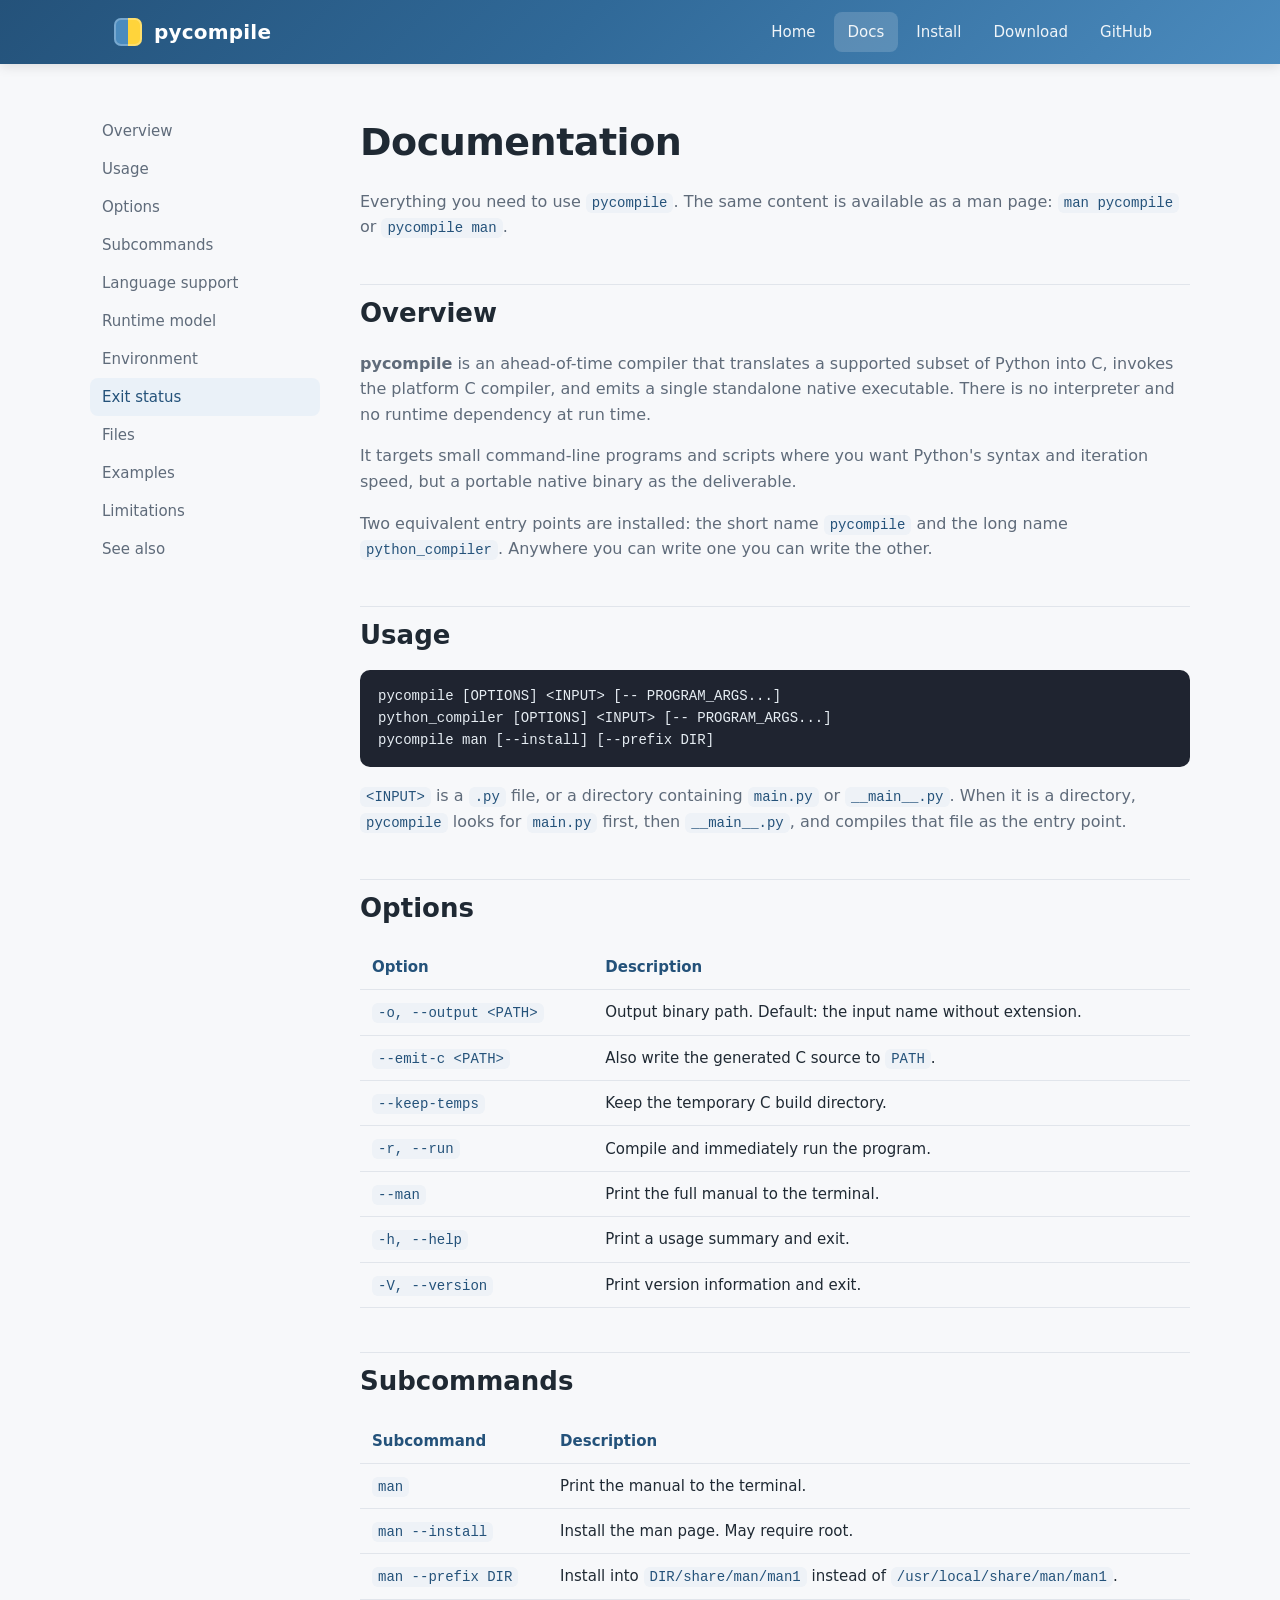
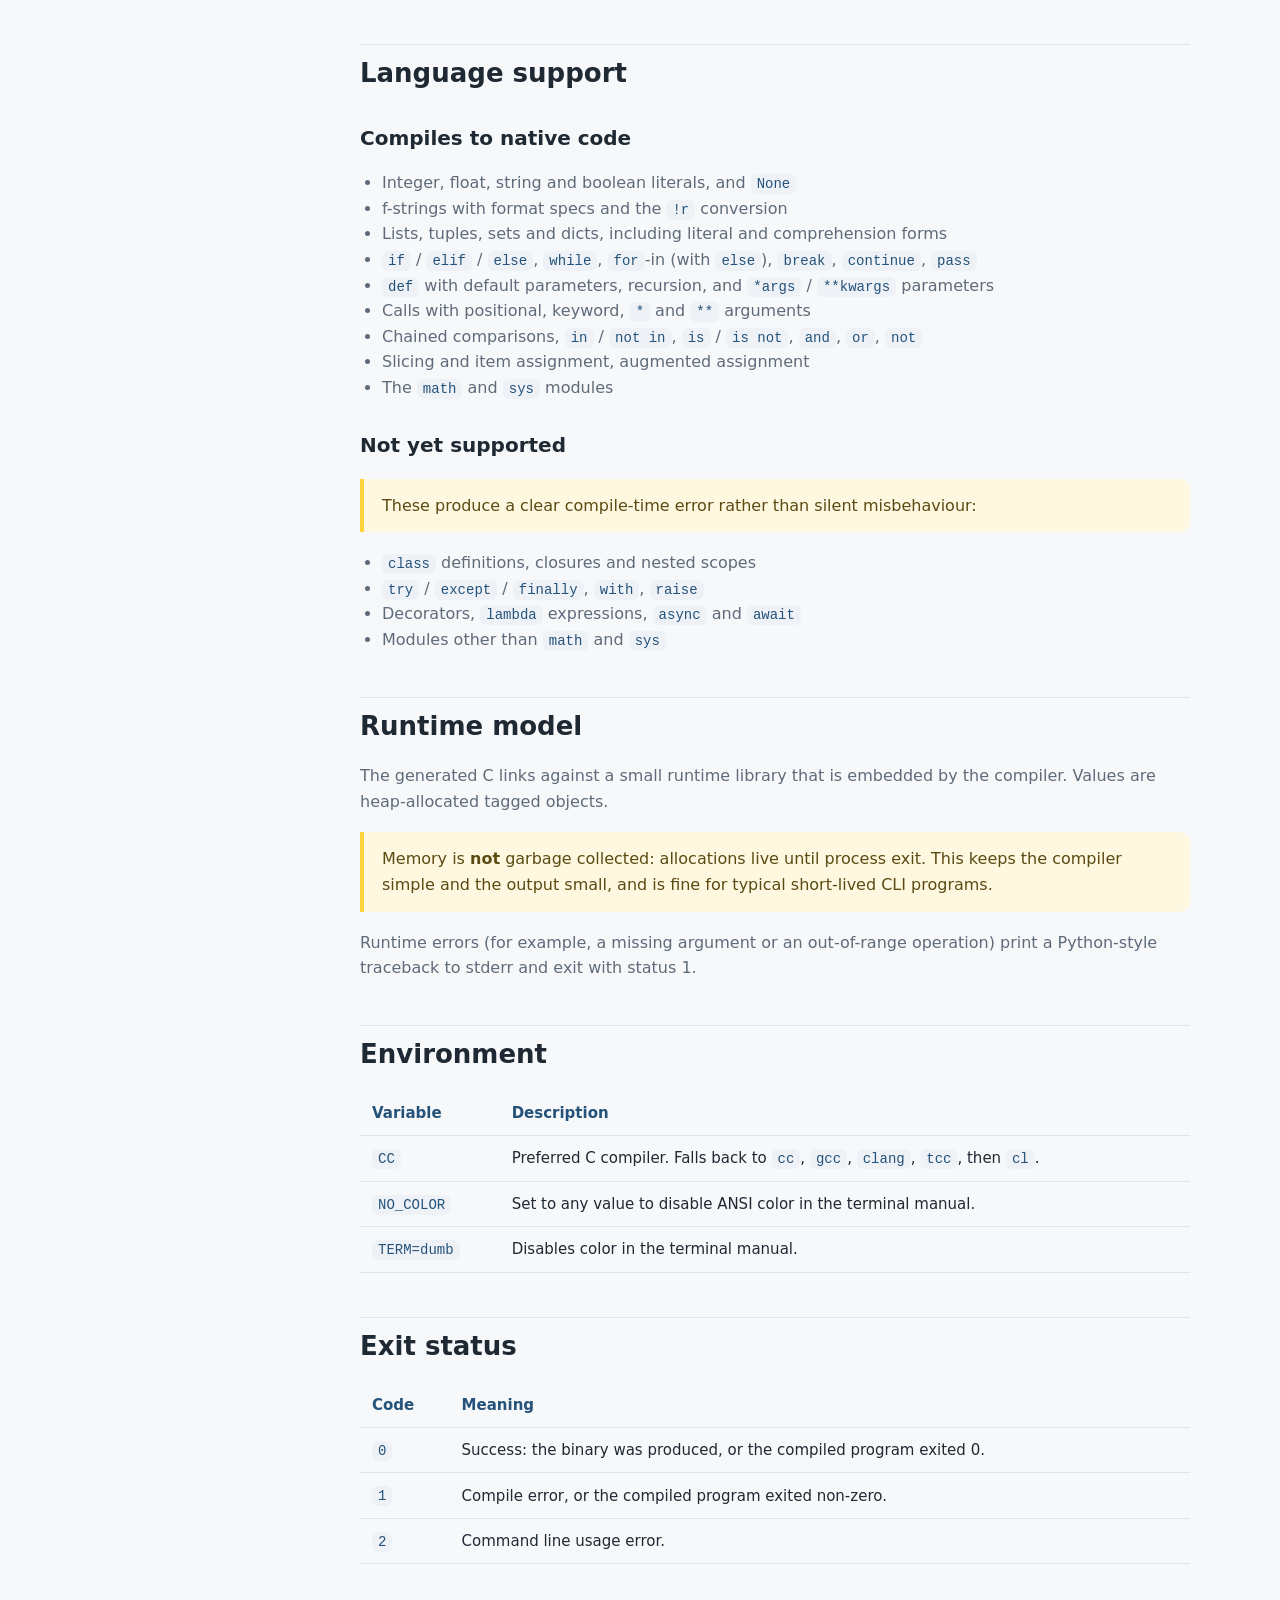
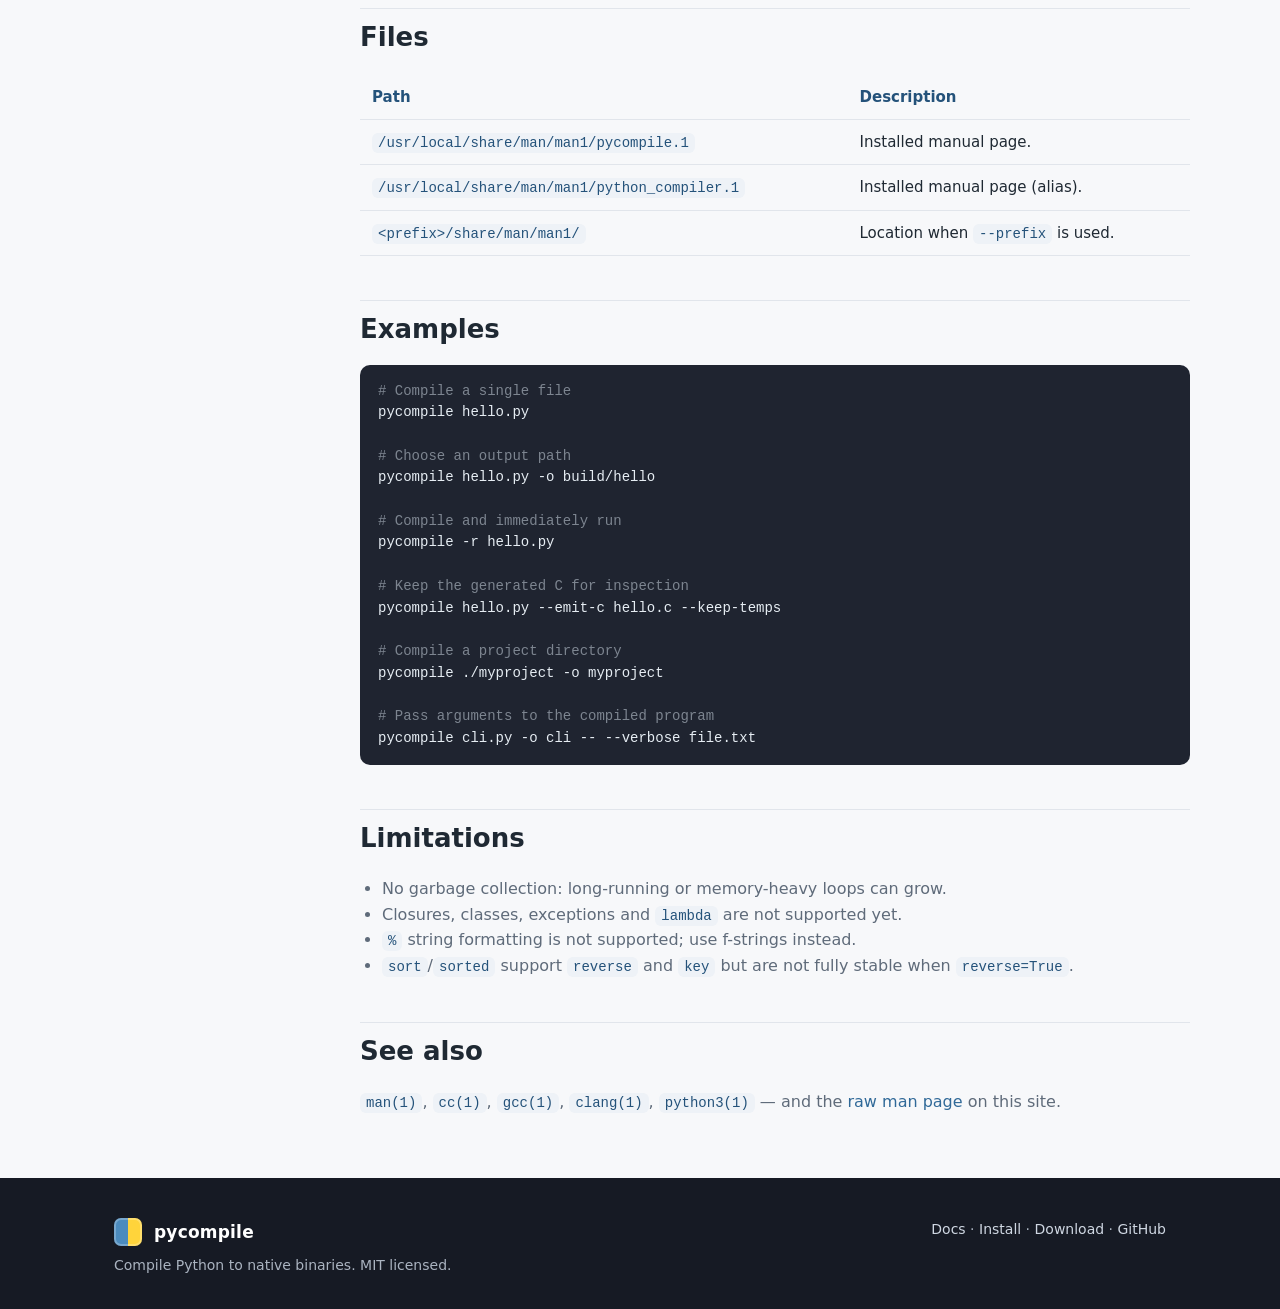
==== docs/docs.html @ a7fe47c4 "Add pycompile: Python-to-C ahead-of-time compiler - lexer, parser, codegen and driver with an embedd" ====
<!DOCTYPE html>
<html lang="en">
<head>
  <meta charset="UTF-8" />
  <meta name="viewport" content="width=device-width, initial-scale=1.0" />
  <title>Documentation — pycompile</title>
  <link rel="stylesheet" href="style.css" />
</head>
<body>
  <header class="site-header">
    <div class="container">
      <a class="brand" href="index.html"><span class="logo"></span> pycompile</a>
      <nav class="nav">
        <a href="index.html">Home</a>
        <a href="docs.html" class="active">Docs</a>
        <a href="install.html">Install</a>
        <a href="download.html">Download</a>
        <a href="https://github.com/ramackersjp/Python_Compiler">GitHub</a>
      </nav>
    </div>
  </header>

  <div class="container docs-layout">
    <aside class="docs-nav" id="docsNav">
      <a href="#overview">Overview</a>
      <a href="#usage">Usage</a>
      <a href="#options">Options</a>
      <a href="#subcommands">Subcommands</a>
      <a href="#language">Language support</a>
      <a href="#runtime">Runtime model</a>
      <a href="#environment">Environment</a>
      <a href="#exit">Exit status</a>
      <a href="#files">Files</a>
      <a href="#examples">Examples</a>
      <a href="#limitations">Limitations</a>
      <a href="#see-also">See also</a>
    </aside>

    <main class="docs-content">
      <h1>Documentation</h1>
      <p class="muted">Everything you need to use <code>pycompile</code>. The same content is
      available as a man page: <code>man pycompile</code> or <code>pycompile man</code>.</p>

      <h2 id="overview">Overview</h2>
      <p><strong>pycompile</strong> is an ahead-of-time compiler that translates a supported
      subset of Python into C, invokes the platform C compiler, and emits a single standalone
      native executable. There is no interpreter and no runtime dependency at run time.</p>
      <p>It targets small command-line programs and scripts where you want Python's syntax and
      iteration speed, but a portable native binary as the deliverable.</p>
      <p>Two equivalent entry points are installed: the short name <code>pycompile</code> and
      the long name <code>python_compiler</code>. Anywhere you can write one you can write the
      other.</p>

      <h2 id="usage">Usage</h2>
      <pre><code>pycompile [OPTIONS] &lt;INPUT&gt; [-- PROGRAM_ARGS...]
python_compiler [OPTIONS] &lt;INPUT&gt; [-- PROGRAM_ARGS...]
pycompile man [--install] [--prefix DIR]</code></pre>
      <p><code>&lt;INPUT&gt;</code> is a <code>.py</code> file, or a directory containing
      <code>main.py</code> or <code>__main__.py</code>. When it is a directory,
      <code>pycompile</code> looks for <code>main.py</code> first, then
      <code>__main__.py</code>, and compiles that file as the entry point.</p>

      <h2 id="options">Options</h2>
      <table>
        <thead><tr><th>Option</th><th>Description</th></tr></thead>
        <tbody>
          <tr><td><code>-o, --output &lt;PATH&gt;</code></td><td>Output binary path. Default: the input name without extension.</td></tr>
          <tr><td><code>--emit-c &lt;PATH&gt;</code></td><td>Also write the generated C source to <code>PATH</code>.</td></tr>
          <tr><td><code>--keep-temps</code></td><td>Keep the temporary C build directory.</td></tr>
          <tr><td><code>-r, --run</code></td><td>Compile and immediately run the program.</td></tr>
          <tr><td><code>--man</code></td><td>Print the full manual to the terminal.</td></tr>
          <tr><td><code>-h, --help</code></td><td>Print a usage summary and exit.</td></tr>
          <tr><td><code>-V, --version</code></td><td>Print version information and exit.</td></tr>
        </tbody>
      </table>

      <h2 id="subcommands">Subcommands</h2>
      <table>
        <thead><tr><th>Subcommand</th><th>Description</th></tr></thead>
        <tbody>
          <tr><td><code>man</code></td><td>Print the manual to the terminal.</td></tr>
          <tr><td><code>man --install</code></td><td>Install the man page. May require root.</td></tr>
          <tr><td><code>man --prefix DIR</code></td><td>Install into <code>DIR/share/man/man1</code> instead of <code>/usr/local/share/man/man1</code>.</td></tr>
        </tbody>
      </table>

      <h2 id="language">Language support</h2>
      <h3>Compiles to native code</h3>
      <ul>
        <li>Integer, float, string and boolean literals, and <code>None</code></li>
        <li>f-strings with format specs and the <code>!r</code> conversion</li>
        <li>Lists, tuples, sets and dicts, including literal and comprehension forms</li>
        <li><code>if</code> / <code>elif</code> / <code>else</code>, <code>while</code>,
        <code>for</code>-in (with <code>else</code>), <code>break</code>,
        <code>continue</code>, <code>pass</code></li>
        <li><code>def</code> with default parameters, recursion, and <code>*args</code> /
        <code>**kwargs</code> parameters</li>
        <li>Calls with positional, keyword, <code>*</code> and <code>**</code> arguments</li>
        <li>Chained comparisons, <code>in</code> / <code>not in</code>, <code>is</code> /
        <code>is not</code>, <code>and</code>, <code>or</code>, <code>not</code></li>
        <li>Slicing and item assignment, augmented assignment</li>
        <li>The <code>math</code> and <code>sys</code> modules</li>
      </ul>

      <h3>Not yet supported</h3>
      <div class="note">
        These produce a clear compile-time error rather than silent misbehaviour:
      </div>
      <ul>
        <li><code>class</code> definitions, closures and nested scopes</li>
        <li><code>try</code> / <code>except</code> / <code>finally</code>, <code>with</code>,
        <code>raise</code></li>
        <li>Decorators, <code>lambda</code> expressions, <code>async</code> and
        <code>await</code></li>
        <li>Modules other than <code>math</code> and <code>sys</code></li>
      </ul>

      <h2 id="runtime">Runtime model</h2>
      <p>The generated C links against a small runtime library that is embedded by the
      compiler. Values are heap-allocated tagged objects.</p>
      <div class="note">
        Memory is <strong>not</strong> garbage collected: allocations live until process
        exit. This keeps the compiler simple and the output small, and is fine for typical
        short-lived CLI programs.
      </div>
      <p>Runtime errors (for example, a missing argument or an out-of-range operation) print a
      Python-style traceback to stderr and exit with status 1.</p>

      <h2 id="environment">Environment</h2>
      <table>
        <thead><tr><th>Variable</th><th>Description</th></tr></thead>
        <tbody>
          <tr><td><code>CC</code></td><td>Preferred C compiler. Falls back to <code>cc</code>, <code>gcc</code>, <code>clang</code>, <code>tcc</code>, then <code>cl</code>.</td></tr>
          <tr><td><code>NO_COLOR</code></td><td>Set to any value to disable ANSI color in the terminal manual.</td></tr>
          <tr><td><code>TERM=dumb</code></td><td>Disables color in the terminal manual.</td></tr>
        </tbody>
      </table>

      <h2 id="exit">Exit status</h2>
      <table>
        <thead><tr><th>Code</th><th>Meaning</th></tr></thead>
        <tbody>
          <tr><td><code>0</code></td><td>Success: the binary was produced, or the compiled program exited 0.</td></tr>
          <tr><td><code>1</code></td><td>Compile error, or the compiled program exited non-zero.</td></tr>
          <tr><td><code>2</code></td><td>Command line usage error.</td></tr>
        </tbody>
      </table>

      <h2 id="files">Files</h2>
      <table>
        <thead><tr><th>Path</th><th>Description</th></tr></thead>
        <tbody>
          <tr><td><code>/usr/local/share/man/man1/pycompile.1</code></td><td>Installed manual page.</td></tr>
          <tr><td><code>/usr/local/share/man/man1/python_compiler.1</code></td><td>Installed manual page (alias).</td></tr>
          <tr><td><code>&lt;prefix&gt;/share/man/man1/</code></td><td>Location when <code>--prefix</code> is used.</td></tr>
        </tbody>
      </table>

      <h2 id="examples">Examples</h2>
      <pre><code><span class="tok-c"># Compile a single file</span>
pycompile hello.py

<span class="tok-c"># Choose an output path</span>
pycompile hello.py -o build/hello

<span class="tok-c"># Compile and immediately run</span>
pycompile -r hello.py

<span class="tok-c"># Keep the generated C for inspection</span>
pycompile hello.py --emit-c hello.c --keep-temps

<span class="tok-c"># Compile a project directory</span>
pycompile ./myproject -o myproject

<span class="tok-c"># Pass arguments to the compiled program</span>
pycompile cli.py -o cli -- --verbose file.txt</code></pre>

      <h2 id="limitations">Limitations</h2>
      <ul>
        <li>No garbage collection: long-running or memory-heavy loops can grow.</li>
        <li>Closures, classes, exceptions and <code>lambda</code> are not supported yet.</li>
        <li><code>%</code> string formatting is not supported; use f-strings instead.</li>
        <li><code>sort</code>/<code>sorted</code> support <code>reverse</code> and
        <code>key</code> but are not fully stable when <code>reverse=True</code>.</li>
      </ul>

      <h2 id="see-also">See also</h2>
      <p><code>man(1)</code>, <code>cc(1)</code>, <code>gcc(1)</code>, <code>clang(1)</code>,
      <code>python3(1)</code> — and the <a href="pycompile.1">raw man page</a> on this site.</p>
    </main>
  </div>

  <footer class="site-footer">
    <div class="container">
      <div>
        <span class="brand" style="font-size:17px;"><span class="logo"></span> pycompile</span>
        <div class="mt-8">Compile Python to native binaries. MIT licensed.</div>
      </div>
      <div>
        <a href="docs.html">Docs</a> ·
        <a href="install.html">Install</a> ·
        <a href="download.html">Download</a> ·
        <a href="https://github.com/ramackersjp/Python_Compiler">GitHub</a>
      </div>
    </div>
  </footer>

  <script>
    const links = Array.from(document.querySelectorAll('#docsNav a'));
    const ids = links.map((a) => a.getAttribute('href').slice(1));
    const obs = new IntersectionObserver((entries) => {
      entries.forEach((e) => {
        if (e.isIntersecting) {
          links.forEach((a) => a.classList.toggle('active', a.getAttribute('href') === '#' + e.target.id));
        }
      });
    }, { rootMargin: '-20% 0px -70% 0px' });
    ids.forEach((id) => { const el = document.getElementById(id); if (el) obs.observe(el); });
  </script>
</body>
</html>
---- docs/style.css ----
:root {
  --py-blue: #306998;
  --py-blue-dark: #24527a;
  --py-blue-light: #4b8bbe;
  --py-yellow: #ffd43b;
  --py-yellow-dark: #e6bd2e;
  --bg: #f7f8fa;
  --surface: #ffffff;
  --text: #1f2933;
  --muted: #5f6b7a;
  --border: #e1e5eb;
  --code-bg: #1f2430;
  --code-text: #e6edf3;
  --radius: 12px;
  --maxw: 1100px;
  --font: "Segoe UI", system-ui, -apple-system, "Helvetica Neue", Arial, sans-serif;
  --mono: "SFMono-Regular", "JetBrains Mono", "Fira Code", Menlo, Consolas, monospace;
}

* { box-sizing: border-box; }

html { scroll-behavior: smooth; }

body {
  margin: 0;
  font-family: var(--font);
  color: var(--text);
  background: var(--bg);
  line-height: 1.6;
}

a { color: var(--py-blue); text-decoration: none; }
a:hover { text-decoration: underline; }

code, pre, kbd {
  font-family: var(--mono);
}

.container {
  max-width: var(--maxw);
  margin: 0 auto;
  padding: 0 24px;
}

/* Header */
.site-header {
  background: linear-gradient(135deg, var(--py-blue-dark), var(--py-blue) 45%, var(--py-blue-light));
  color: #fff;
  position: sticky;
  top: 0;
  z-index: 10;
  box-shadow: 0 2px 12px rgba(0, 0, 0, 0.12);
}

.site-header .container {
  display: flex;
  align-items: center;
  justify-content: space-between;
  height: 64px;
}

.brand {
  display: flex;
  align-items: center;
  gap: 12px;
  color: #fff;
  font-weight: 700;
  font-size: 20px;
  letter-spacing: 0.2px;
}
.brand:hover { text-decoration: none; }

.logo {
  width: 28px;
  height: 28px;
  border-radius: 7px;
  position: relative;
  background: conic-gradient(from 0deg, var(--py-yellow) 0 180deg, var(--py-blue-light) 180deg 360deg);
  box-shadow: inset 0 0 0 2px rgba(255, 255, 255, 0.25);
}

.nav {
  display: flex;
  gap: 4px;
  align-items: center;
}

.nav a {
  color: rgba(255, 255, 255, 0.92);
  padding: 8px 14px;
  border-radius: 8px;
  font-weight: 500;
  font-size: 15px;
}
.nav a:hover, .nav a.active {
  background: rgba(255, 255, 255, 0.16);
  text-decoration: none;
}

.btn {
  display: inline-flex;
  align-items: center;
  gap: 8px;
  padding: 11px 20px;
  border-radius: 10px;
  font-weight: 600;
  font-size: 15px;
  border: 2px solid transparent;
  cursor: pointer;
  transition: transform 0.06s ease, box-shadow 0.15s ease, background 0.15s ease;
}
.btn:hover { text-decoration: none; transform: translateY(-1px); }

.btn-primary {
  background: var(--py-yellow);
  color: #21201b;
  box-shadow: 0 4px 14px rgba(255, 212, 59, 0.35);
}
.btn-primary:hover { background: var(--py-yellow-dark); }

.btn-ghost {
  background: rgba(255, 255, 255, 0.1);
  color: #fff;
  border-color: rgba(255, 255, 255, 0.4);
}
.btn-ghost:hover { background: rgba(255, 255, 255, 0.18); }

.btn-dark {
  background: var(--py-blue);
  color: #fff;
}
.btn-dark:hover { background: var(--py-blue-dark); }

/* Hero */
.hero {
  padding: 72px 0 56px;
  background:
    radial-gradient(1100px 420px at 12% -10%, rgba(255, 212, 59, 0.22), transparent 60%),
    radial-gradient(900px 500px at 100% 0%, rgba(56, 111, 180, 0.18), transparent 55%);
}

.hero h1 {
  font-size: 52px;
  line-height: 1.08;
  margin: 0 0 18px;
  letter-spacing: -1px;
}

.hero p.lead {
  font-size: 20px;
  color: var(--muted);
  max-width: 720px;
  margin: 0 0 30px;
}

.hero .btns {
  display: flex;
  gap: 14px;
  flex-wrap: wrap;
  margin-bottom: 34px;
}

.badge {
  display: inline-block;
  background: #fff;
  border: 1px solid var(--border);
  color: var(--py-blue);
  font-weight: 600;
  font-size: 13px;
  padding: 5px 12px;
  border-radius: 999px;
  margin-bottom: 20px;
}

.code-window {
  background: var(--code-bg);
  border-radius: var(--radius);
  overflow: hidden;
  box-shadow: 0 18px 40px rgba(20, 30, 50, 0.25);
  border: 1px solid #000;
}

.code-window .titlebar {
  background: #161a24;
  padding: 10px 14px;
  display: flex;
  gap: 8px;
  align-items: center;
}

.code-window .dot {
  width: 12px;
  height: 12px;
  border-radius: 50%;
  background: #3a4150;
}
.code-window .dot.r { background: #ff5f56; }
.code-window .dot.y { background: #ffbd2e; }
.code-window .dot.g { background: #27c93f; }

.code-window .title {
  color: #8b93a5;
  font-size: 13px;
  margin-left: 8px;
  font-family: var(--mono);
}

.code-window pre {
  margin: 0;
  padding: 18px 20px;
  color: var(--code-text);
  font-size: 14.5px;
  line-height: 1.6;
  overflow-x: auto;
}

.tok-c { color: #7d8590; }      /* comment */
.tok-k { color: #7ee787; }      /* keyword / command */
.tok-s { color: #a5d6ff; }      /* string */
.tok-f { color: #ffdf7a; }      /* function / flag */
.tok-o { color: #ffa657; }      /* operator/output */

/* Sections */
.section { padding: 64px 0; }
.section.alt { background: var(--surface); border-top: 1px solid var(--border); border-bottom: 1px solid var(--border); }

.section h2 {
  font-size: 32px;
  margin: 0 0 10px;
  letter-spacing: -0.5px;
}
.section .sub {
  color: var(--muted);
  font-size: 17px;
  margin: 0 0 36px;
  max-width: 760px;
}

.grid {
  display: grid;
  gap: 22px;
}
.grid-3 { grid-template-columns: repeat(3, 1fr); }
.grid-2 { grid-template-columns: repeat(2, 1fr); }
@media (max-width: 860px) {
  .grid-3, .grid-2 { grid-template-columns: 1fr; }
  .hero h1 { font-size: 38px; }
}

.card {
  background: var(--surface);
  border: 1px solid var(--border);
  border-radius: var(--radius);
  padding: 24px;
  box-shadow: 0 1px 3px rgba(20, 30, 50, 0.05);
}
.section.alt .card { background: var(--bg); }

.card h3 {
  margin: 0 0 8px;
  font-size: 19px;
  color: var(--py-blue-dark);
}
.card p { margin: 0; color: var(--muted); }

/* Install steps */
.steps { counter-reset: step; display: grid; gap: 20px; }
.step {
  display: grid;
  grid-template-columns: 44px 1fr;
  gap: 16px;
  align-items: start;
}
.step .num {
  counter-increment: step;
  background: var(--py-blue);
  color: #fff;
  width: 44px;
  height: 44px;
  border-radius: 12px;
  display: grid;
  place-items: center;
  font-weight: 700;
  font-size: 18px;
}
.step .num::before { content: counter(step); }
.step h3 { margin: 6px 0 6px; font-size: 18px; }
.step p { margin: 0 0 10px; color: var(--muted); }

/* Docs layout */
.docs-layout {
  display: grid;
  grid-template-columns: 230px 1fr;
  gap: 40px;
  padding: 48px 0;
}
@media (max-width: 860px) {
  .docs-layout { grid-template-columns: 1fr; }
}

.docs-nav {
  position: sticky;
  top: 88px;
  align-self: start;
}
.docs-nav a {
  display: block;
  padding: 7px 12px;
  border-radius: 8px;
  color: var(--muted);
  font-size: 15px;
}
.docs-nav a:hover, .docs-nav a.active {
  background: #eaf1f8;
  color: var(--py-blue-dark);
  text-decoration: none;
}

.docs-content h1 { font-size: 38px; margin: 0 0 8px; letter-spacing: -0.5px; }
.docs-content h2 {
  font-size: 26px;
  margin: 44px 0 12px;
  padding-top: 8px;
  border-top: 1px solid var(--border);
}
.docs-content h3 { font-size: 20px; margin: 28px 0 8px; }
.docs-content p { color: var(--muted); }
.docs-content ul { color: var(--muted); padding-left: 22px; }

.docs-content pre {
  background: var(--code-bg);
  color: var(--code-text);
  padding: 16px 18px;
  border-radius: 10px;
  overflow-x: auto;
  font-size: 14px;
  line-height: 1.55;
}
.docs-content code {
  background: #eef2f7;
  color: var(--py-blue-dark);
  padding: 2px 6px;
  border-radius: 6px;
  font-size: 14px;
}
.docs-content pre code { background: transparent; color: inherit; padding: 0; }

table {
  width: 100%;
  border-collapse: collapse;
  margin: 16px 0;
  font-size: 15px;
}
th, td {
  text-align: left;
  padding: 10px 12px;
  border-bottom: 1px solid var(--border);
}
th { color: var(--py-blue-dark); font-weight: 700; }
td code { background: #eef2f7; }

.note {
  background: #fff8e1;
  border-left: 4px solid var(--py-yellow);
  padding: 14px 18px;
  border-radius: 0 10px 10px 0;
  margin: 18px 0;
  color: #5b4a12;
}

/* CTA band */
.cta {
  background: linear-gradient(135deg, var(--py-blue-dark), var(--py-blue));
  color: #fff;
  padding: 56px 0;
  text-align: center;
}
.cta h2 { color: #fff; margin: 0 0 10px; }
.cta p { color: rgba(255, 255, 255, 0.85); margin: 0 0 26px; font-size: 18px; }

/* Footer */
.site-footer {
  background: #161a24;
  color: #aab3c0;
  padding: 40px 0;
  font-size: 14px;
}
.site-footer .container {
  display: flex;
  justify-content: space-between;
  flex-wrap: wrap;
  gap: 20px;
}
.site-footer a { color: #cfd7e2; }
.site-footer .brand { color: #fff; }

.tag {
  display: inline-block;
  font-size: 12px;
  font-weight: 700;
  color: var(--py-blue);
  background: #eaf1f8;
  padding: 3px 9px;
  border-radius: 6px;
  margin-left: 8px;
  vertical-align: middle;
}

.muted { color: var(--muted); }
.mt-8 { margin-top: 8px; }
.mt-16 { margin-top: 16px; }
.mb-0 { margin-bottom: 0; }
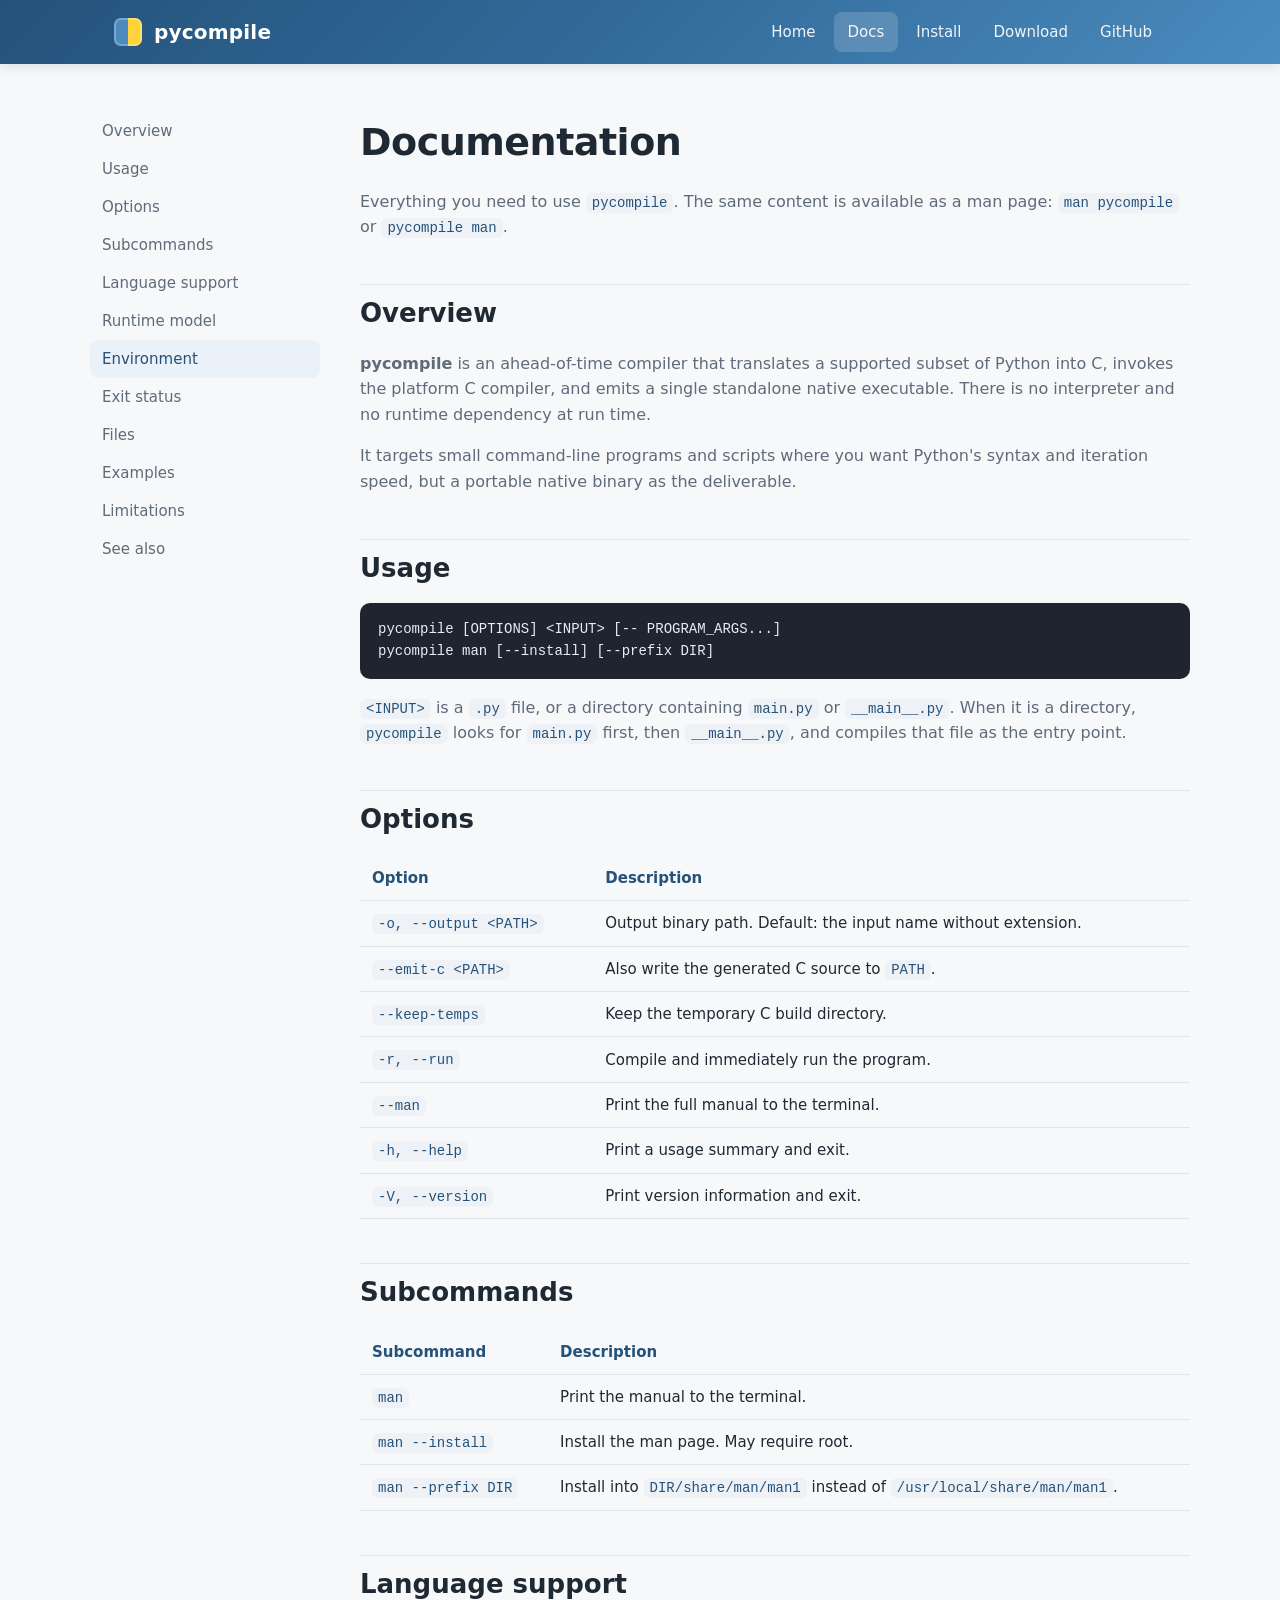
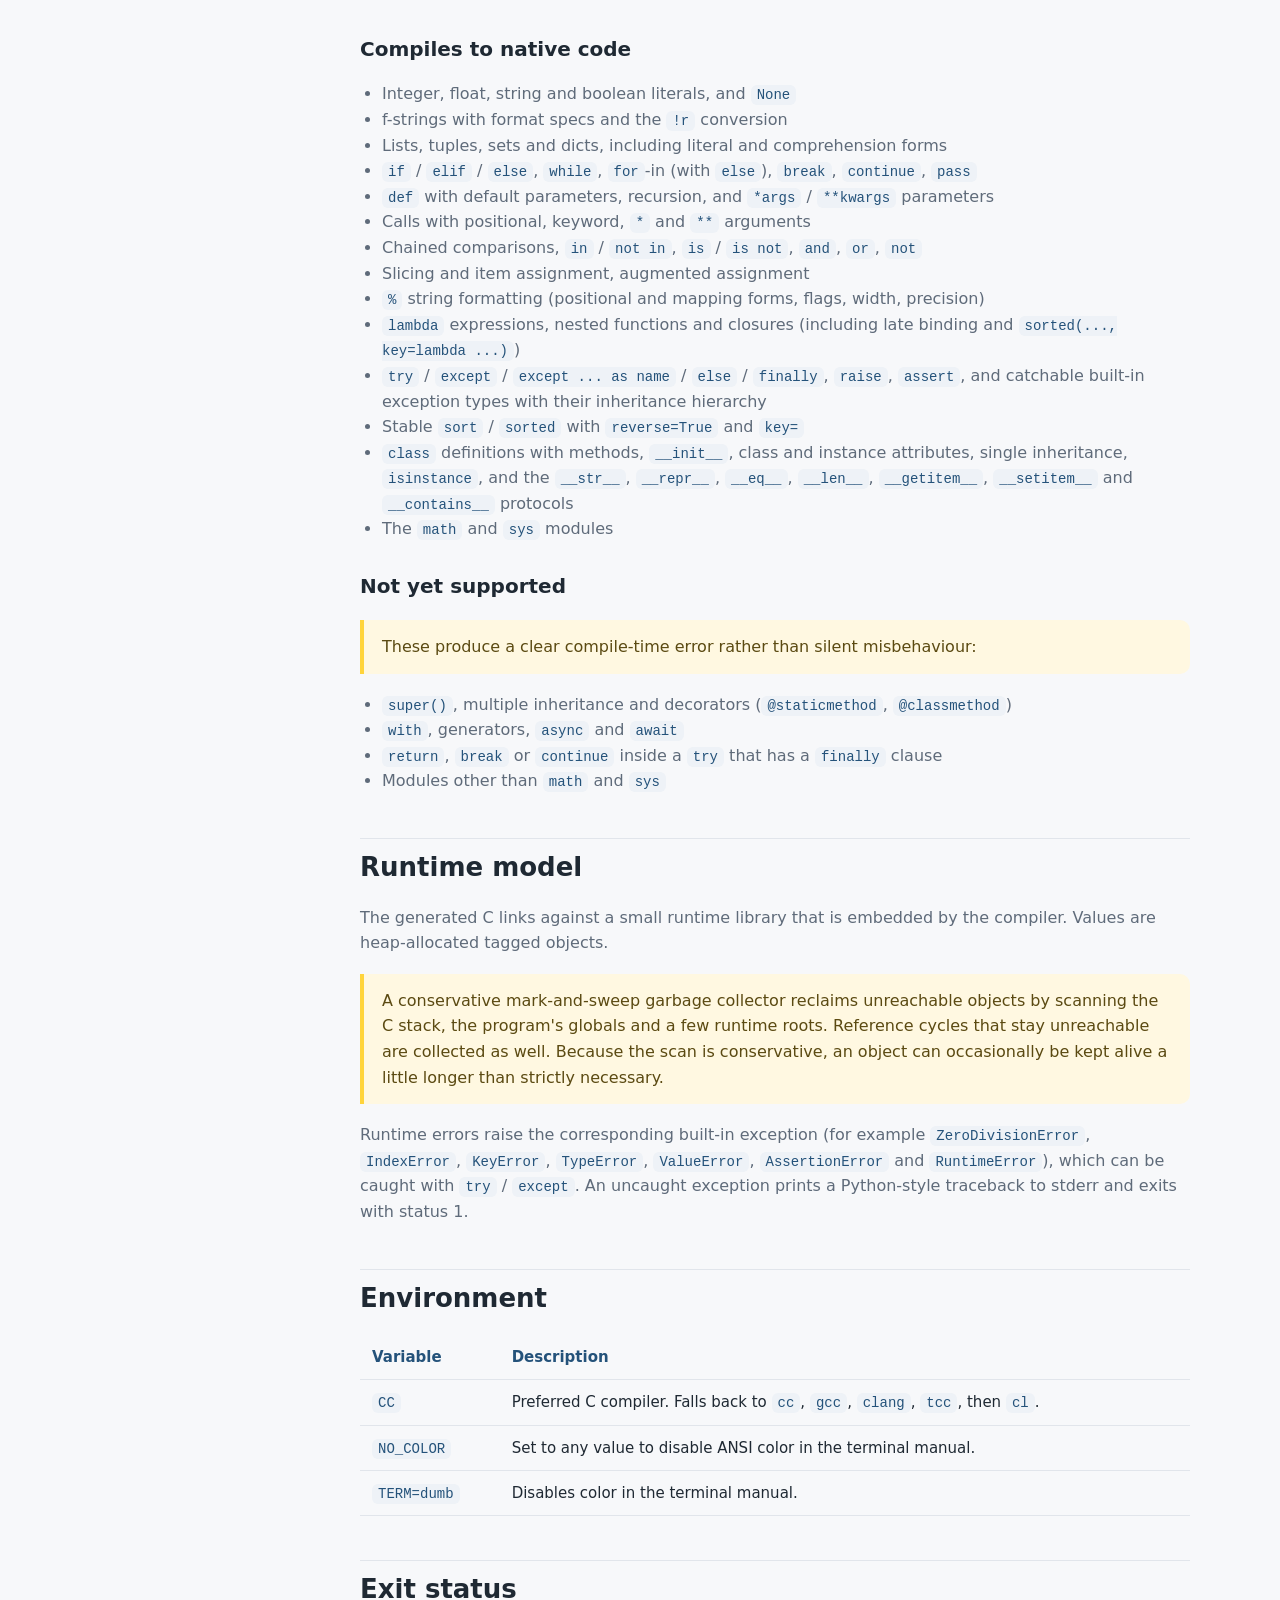
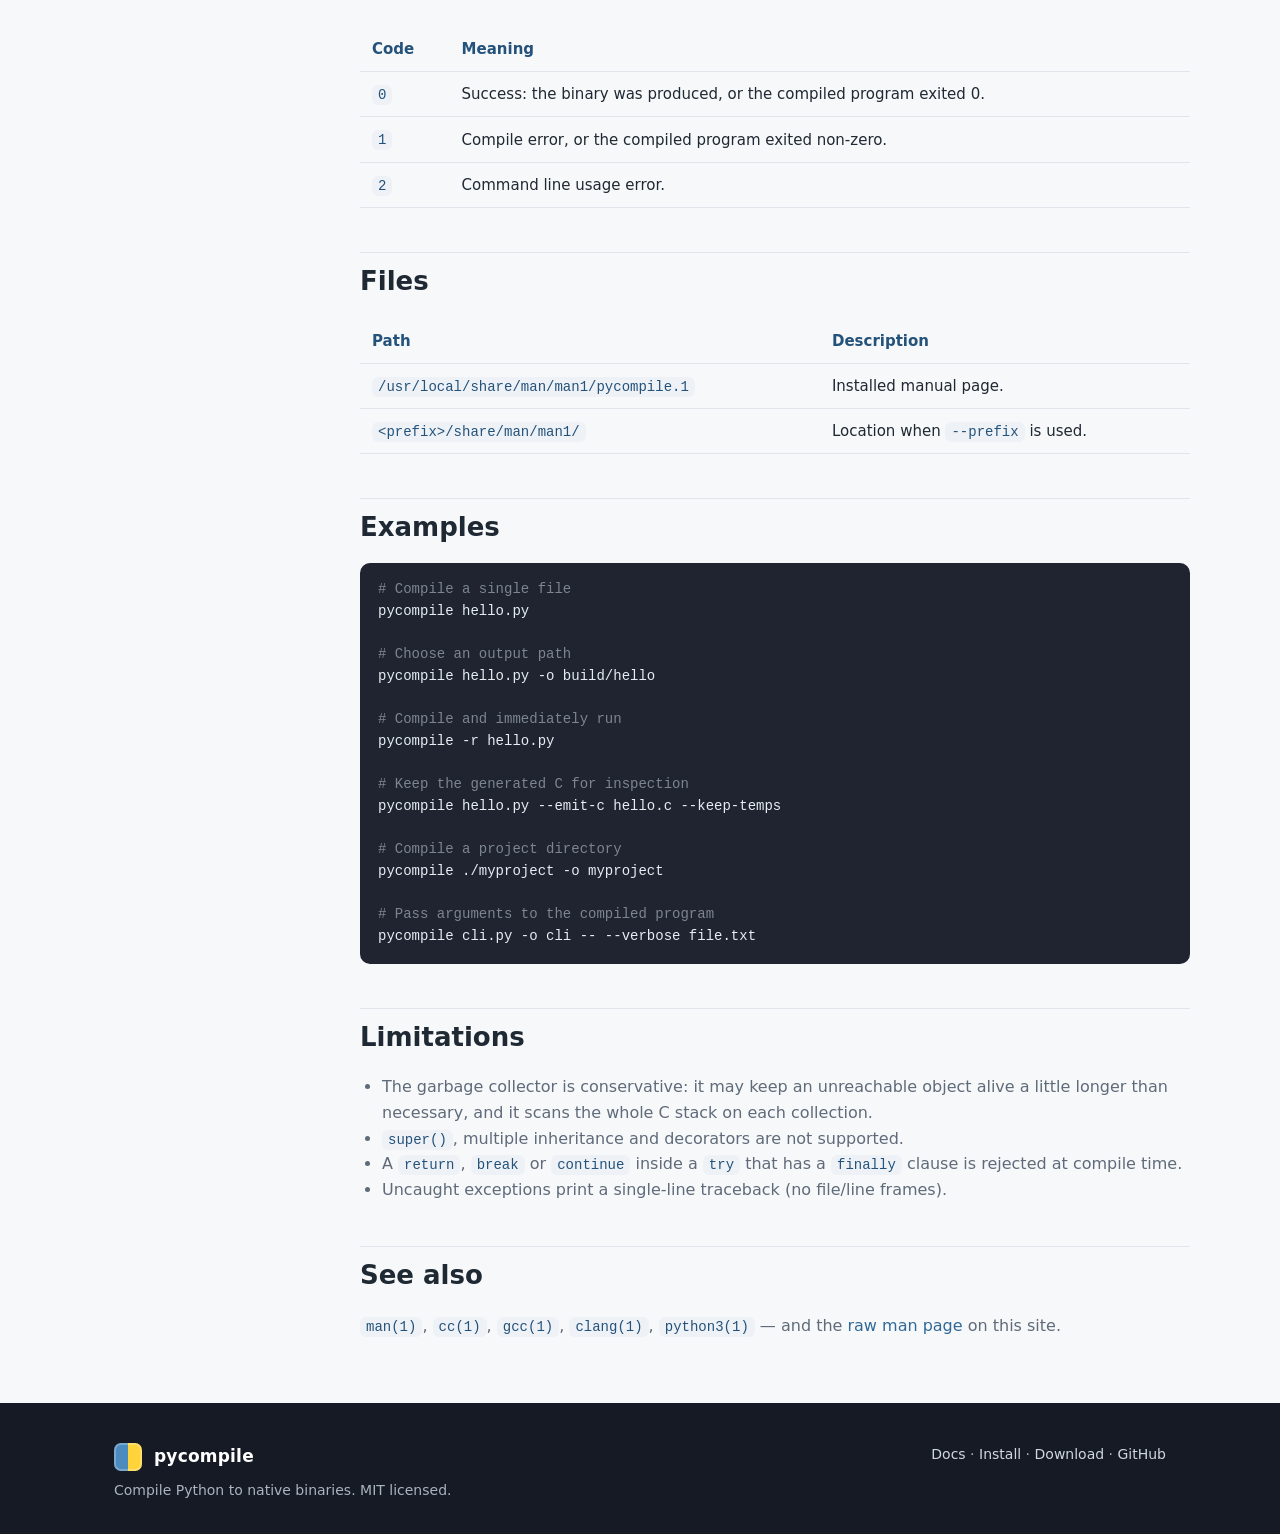
==== commit 92277471: "Add classes, exceptions, closures and a garbage collector - lambda expressions, nested functions and" ====
--- a/docs/docs.html
+++ b/docs/docs.html
@@ -15,7 +15,7 @@
         <a href="docs.html" class="active">Docs</a>
         <a href="install.html">Install</a>
         <a href="download.html">Download</a>
-        <a href="https://github.com/ramackersjp/Python_Compiler">GitHub</a>
+        <a href="https://github.com/ramackersjp/pycompile">GitHub</a>
       </nav>
     </div>
   </header>
@@ -47,13 +47,8 @@
       native executable. There is no interpreter and no runtime dependency at run time.</p>
       <p>It targets small command-line programs and scripts where you want Python's syntax and
       iteration speed, but a portable native binary as the deliverable.</p>
-      <p>Two equivalent entry points are installed: the short name <code>pycompile</code> and
-      the long name <code>python_compiler</code>. Anywhere you can write one you can write the
-      other.</p>
-
       <h2 id="usage">Usage</h2>
       <pre><code>pycompile [OPTIONS] &lt;INPUT&gt; [-- PROGRAM_ARGS...]
-python_compiler [OPTIONS] &lt;INPUT&gt; [-- PROGRAM_ARGS...]
 pycompile man [--install] [--prefix DIR]</code></pre>
       <p><code>&lt;INPUT&gt;</code> is a <code>.py</code> file, or a directory containing
       <code>main.py</code> or <code>__main__.py</code>. When it is a directory,
@@ -99,6 +94,20 @@
         <li>Chained comparisons, <code>in</code> / <code>not in</code>, <code>is</code> /
         <code>is not</code>, <code>and</code>, <code>or</code>, <code>not</code></li>
         <li>Slicing and item assignment, augmented assignment</li>
+        <li><code>%</code> string formatting (positional and mapping forms, flags, width,
+        precision)</li>
+        <li><code>lambda</code> expressions, nested functions and closures (including late
+        binding and <code>sorted(..., key=lambda ...)</code>)</li>
+        <li><code>try</code> / <code>except</code> / <code>except ... as name</code> /
+        <code>else</code> / <code>finally</code>, <code>raise</code>, <code>assert</code>,
+        and catchable built-in exception types with their inheritance hierarchy</li>
+        <li>Stable <code>sort</code> / <code>sorted</code> with <code>reverse=True</code>
+        and <code>key=</code></li>
+        <li><code>class</code> definitions with methods, <code>__init__</code>, class and
+        instance attributes, single inheritance, <code>isinstance</code>, and the
+        <code>__str__</code>, <code>__repr__</code>, <code>__eq__</code>,
+        <code>__len__</code>, <code>__getitem__</code>, <code>__setitem__</code> and
+        <code>__contains__</code> protocols</li>
         <li>The <code>math</code> and <code>sys</code> modules</li>
       </ul>
 
@@ -107,11 +116,12 @@
         These produce a clear compile-time error rather than silent misbehaviour:
       </div>
       <ul>
-        <li><code>class</code> definitions, closures and nested scopes</li>
-        <li><code>try</code> / <code>except</code> / <code>finally</code>, <code>with</code>,
-        <code>raise</code></li>
-        <li>Decorators, <code>lambda</code> expressions, <code>async</code> and
+        <li><code>super()</code>, multiple inheritance and decorators
+        (<code>@staticmethod</code>, <code>@classmethod</code>)</li>
+        <li><code>with</code>, generators, <code>async</code> and
         <code>await</code></li>
+        <li><code>return</code>, <code>break</code> or <code>continue</code> inside a
+        <code>try</code> that has a <code>finally</code> clause</li>
         <li>Modules other than <code>math</code> and <code>sys</code></li>
       </ul>
 
@@ -119,12 +129,18 @@
       <p>The generated C links against a small runtime library that is embedded by the
       compiler. Values are heap-allocated tagged objects.</p>
       <div class="note">
-        Memory is <strong>not</strong> garbage collected: allocations live until process
-        exit. This keeps the compiler simple and the output small, and is fine for typical
-        short-lived CLI programs.
-      </div>
-      <p>Runtime errors (for example, a missing argument or an out-of-range operation) print a
-      Python-style traceback to stderr and exit with status 1.</p>
+        A conservative mark-and-sweep garbage collector reclaims unreachable objects by
+        scanning the C stack, the program's globals and a few runtime roots. Reference
+        cycles that stay unreachable are collected as well. Because the scan is
+        conservative, an object can occasionally be kept alive a little longer than
+        strictly necessary.
+      </div>
+      <p>Runtime errors raise the corresponding built-in exception (for example
+      <code>ZeroDivisionError</code>, <code>IndexError</code>, <code>KeyError</code>,
+      <code>TypeError</code>, <code>ValueError</code>, <code>AssertionError</code> and
+      <code>RuntimeError</code>), which can be caught with <code>try</code> /
+      <code>except</code>. An uncaught exception prints a Python-style traceback to stderr
+      and exits with status 1.</p>
 
       <h2 id="environment">Environment</h2>
       <table>
@@ -151,7 +167,6 @@
         <thead><tr><th>Path</th><th>Description</th></tr></thead>
         <tbody>
           <tr><td><code>/usr/local/share/man/man1/pycompile.1</code></td><td>Installed manual page.</td></tr>
-          <tr><td><code>/usr/local/share/man/man1/python_compiler.1</code></td><td>Installed manual page (alias).</td></tr>
           <tr><td><code>&lt;prefix&gt;/share/man/man1/</code></td><td>Location when <code>--prefix</code> is used.</td></tr>
         </tbody>
       </table>
@@ -177,11 +192,12 @@
 
       <h2 id="limitations">Limitations</h2>
       <ul>
-        <li>No garbage collection: long-running or memory-heavy loops can grow.</li>
-        <li>Closures, classes, exceptions and <code>lambda</code> are not supported yet.</li>
-        <li><code>%</code> string formatting is not supported; use f-strings instead.</li>
-        <li><code>sort</code>/<code>sorted</code> support <code>reverse</code> and
-        <code>key</code> but are not fully stable when <code>reverse=True</code>.</li>
+        <li>The garbage collector is conservative: it may keep an unreachable object alive
+        a little longer than necessary, and it scans the whole C stack on each collection.</li>
+        <li><code>super()</code>, multiple inheritance and decorators are not supported.</li>
+        <li>A <code>return</code>, <code>break</code> or <code>continue</code> inside a
+        <code>try</code> that has a <code>finally</code> clause is rejected at compile time.</li>
+        <li>Uncaught exceptions print a single-line traceback (no file/line frames).</li>
       </ul>
 
       <h2 id="see-also">See also</h2>
@@ -200,7 +216,7 @@
         <a href="docs.html">Docs</a> ·
         <a href="install.html">Install</a> ·
         <a href="download.html">Download</a> ·
-        <a href="https://github.com/ramackersjp/Python_Compiler">GitHub</a>
+        <a href="https://github.com/ramackersjp/pycompile">GitHub</a>
       </div>
     </div>
   </footer>
--- a/docs/style.css
+++ b/docs/style.css
@@ -119,11 +119,11 @@
 .btn-primary:hover { background: var(--py-yellow-dark); }
 
 .btn-ghost {
-  background: rgba(255, 255, 255, 0.1);
-  color: #fff;
-  border-color: rgba(255, 255, 255, 0.4);
-}
-.btn-ghost:hover { background: rgba(255, 255, 255, 0.18); }
+  background: var(--surface);
+  color: var(--text);
+  border-color: var(--border);
+}
+.btn-ghost:hover { border-color: var(--py-blue-light); color: var(--py-blue-dark); }
 
 .btn-dark {
   background: var(--py-blue);
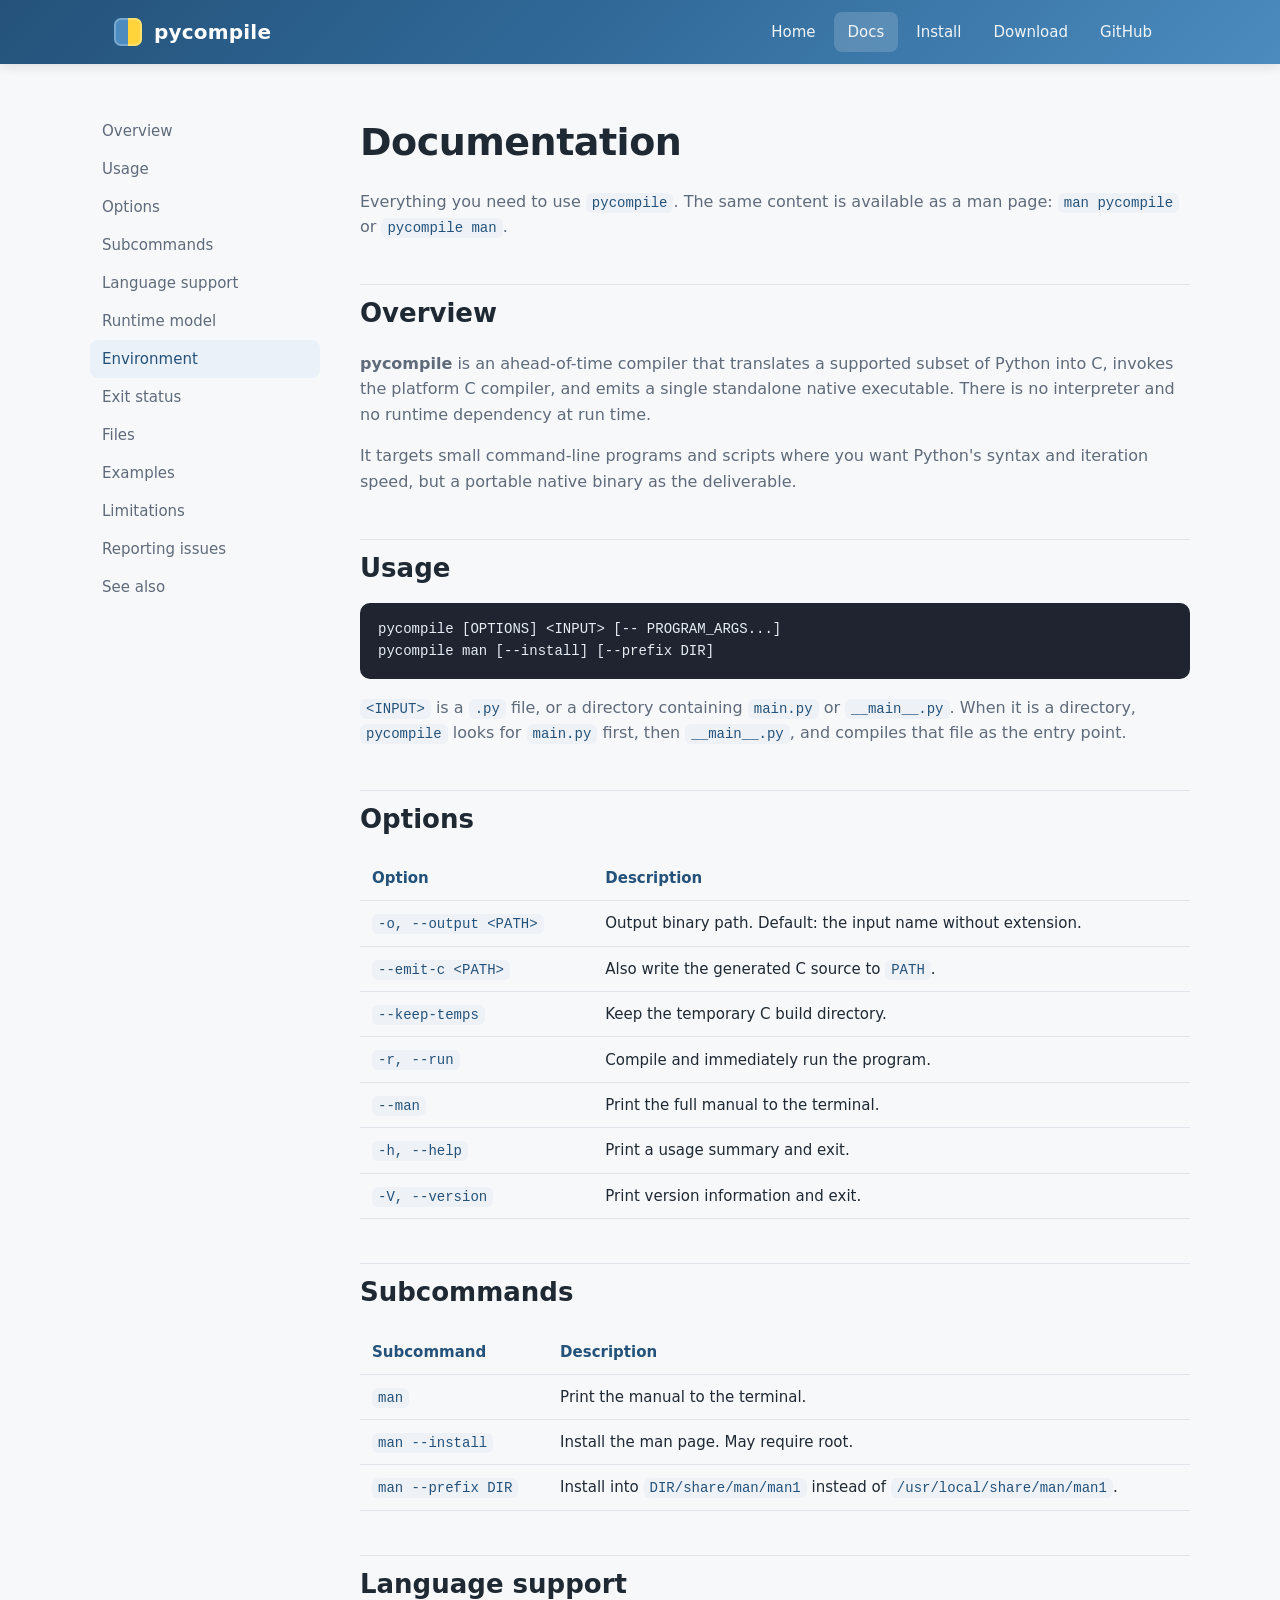
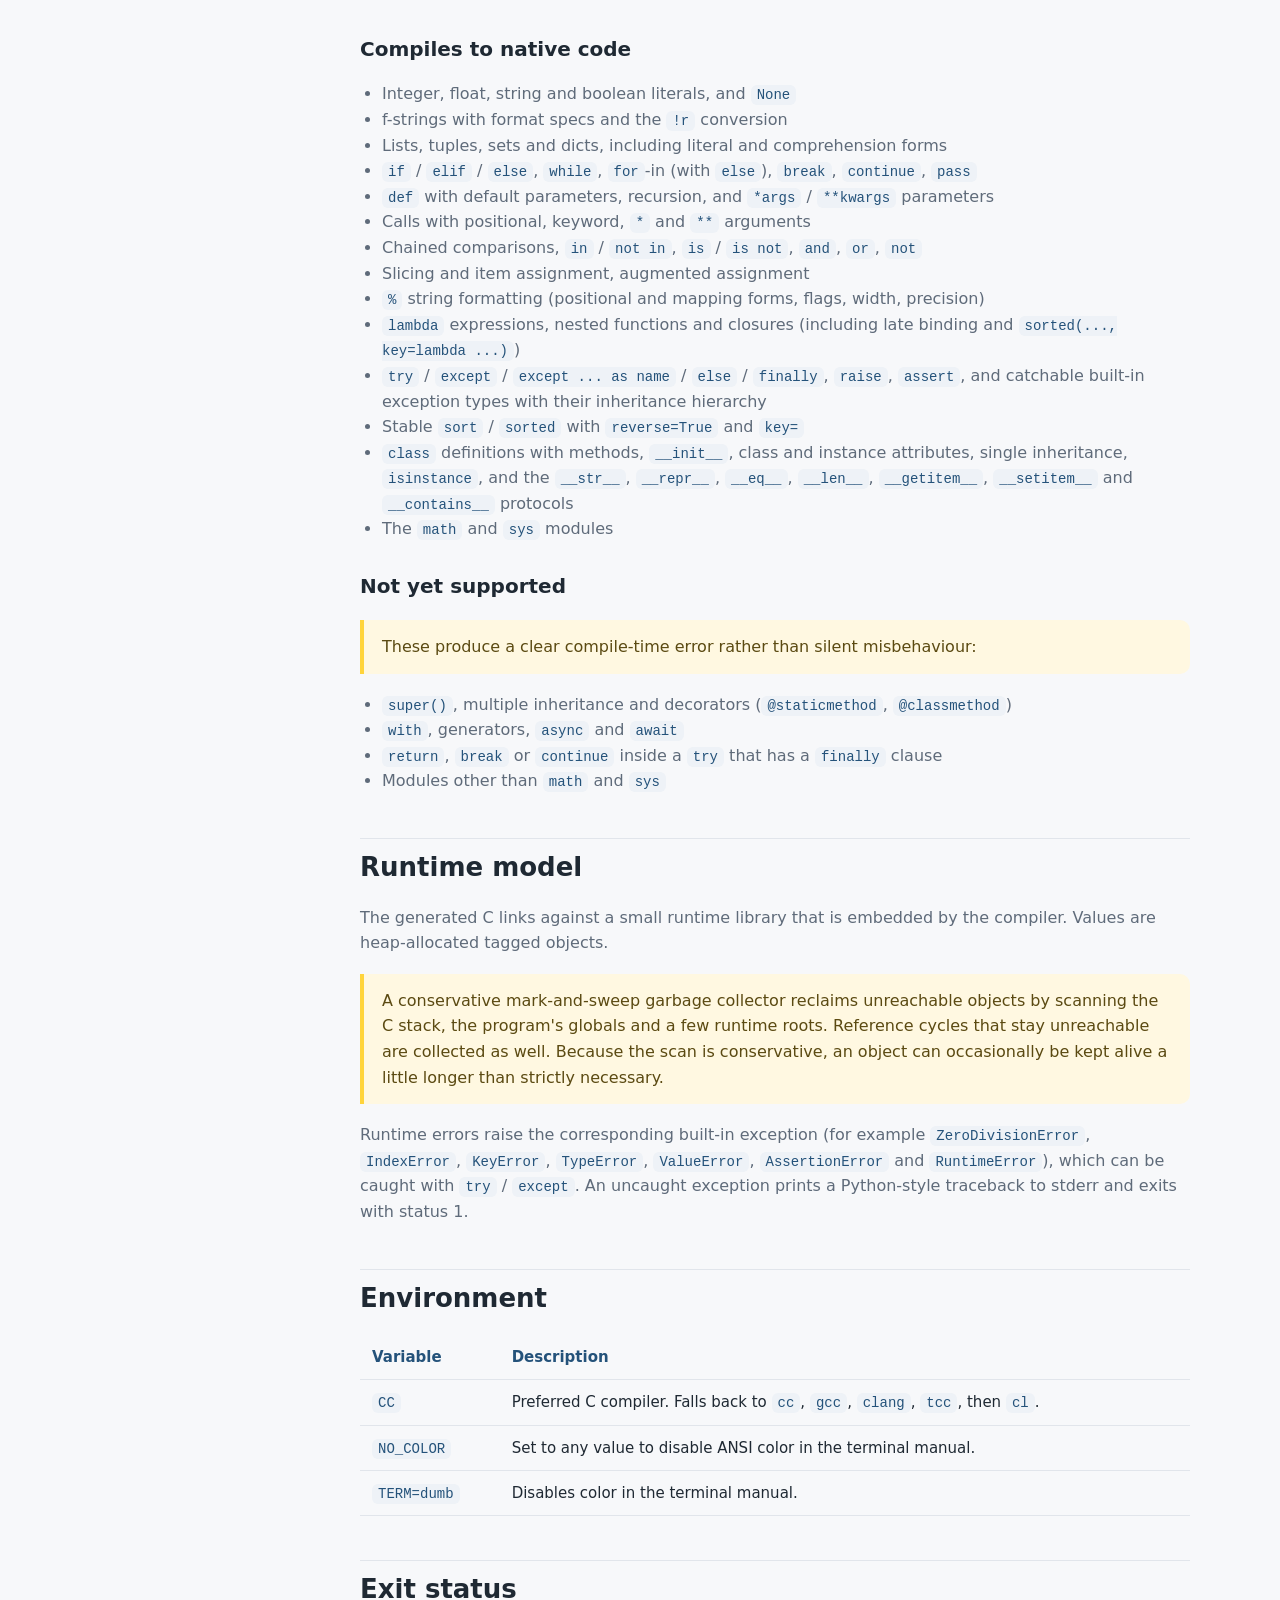
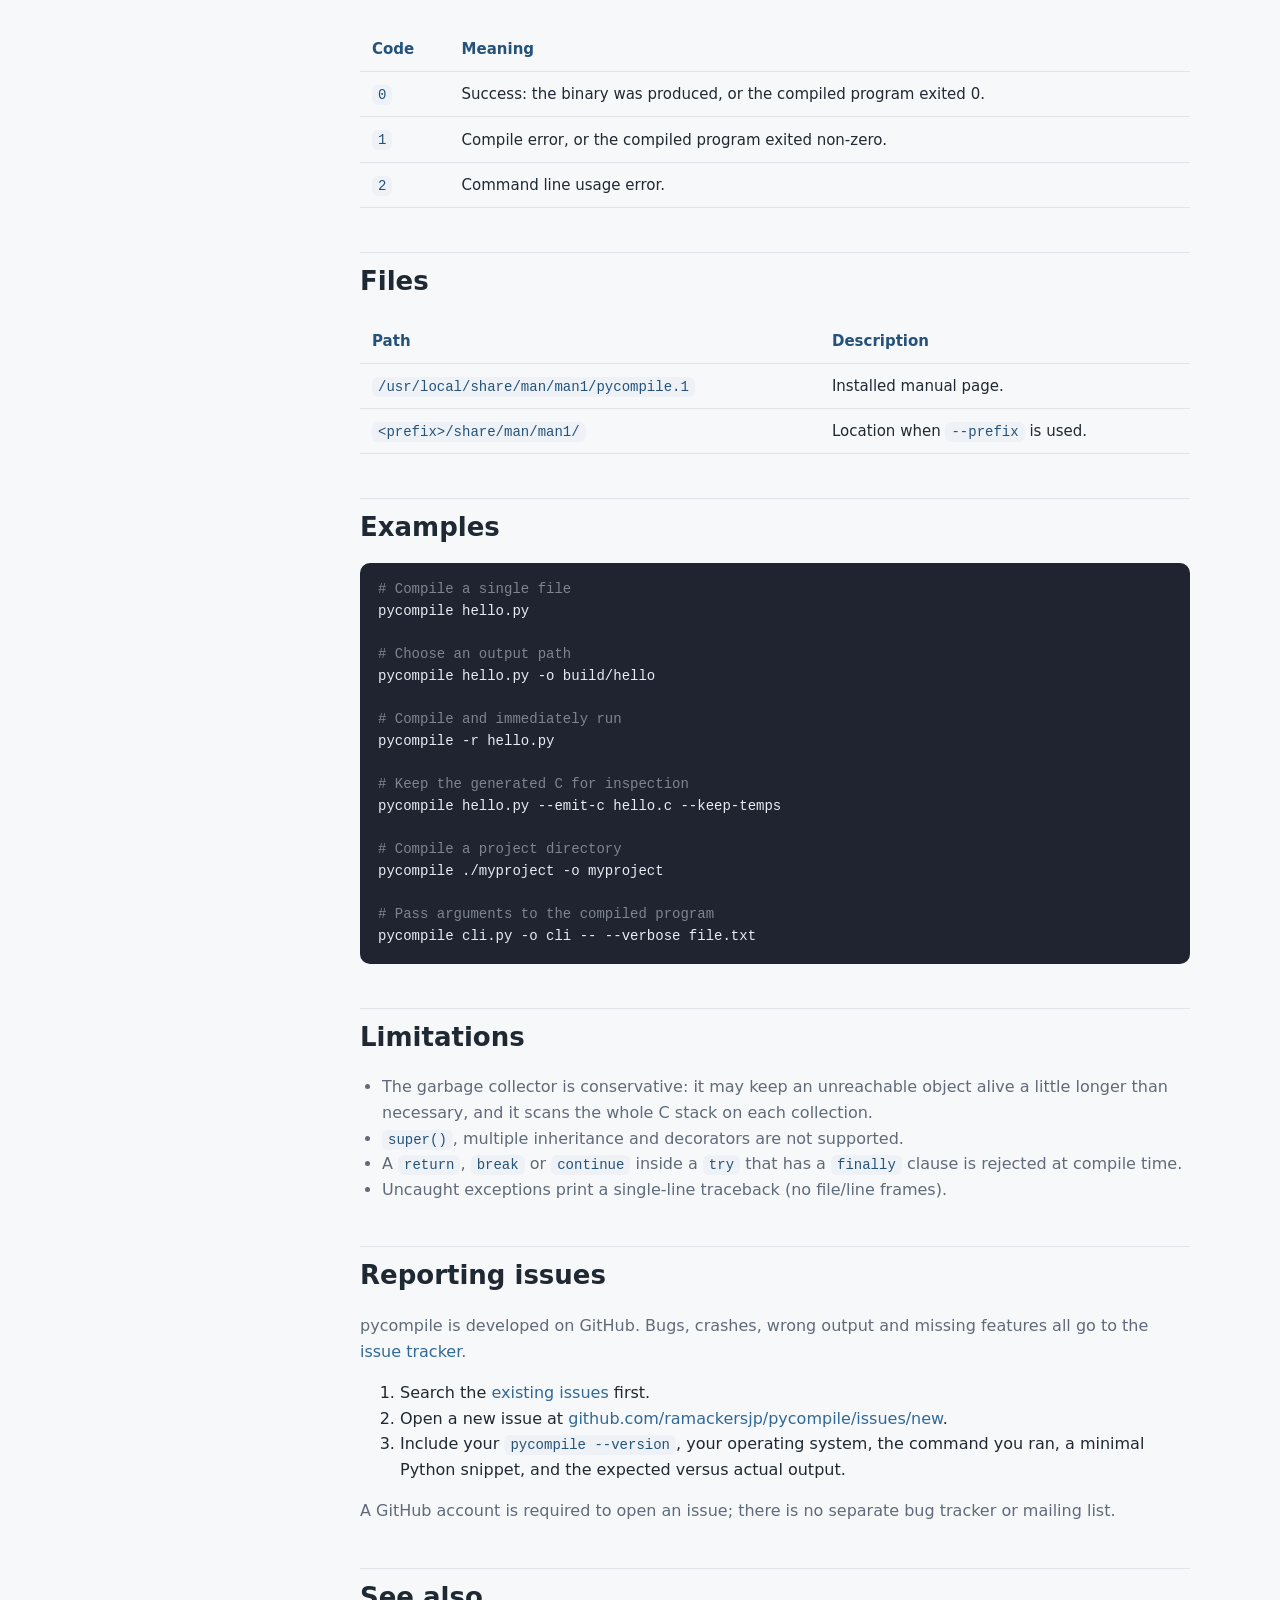
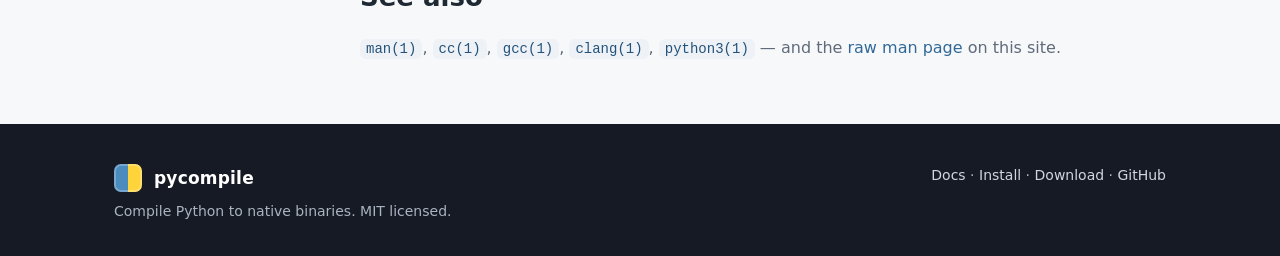
==== commit bd07fe04: "Document uninstall steps and how to report issues - README: add an Uninstall section (one command pe" ====
--- a/docs/docs.html
+++ b/docs/docs.html
@@ -33,6 +33,7 @@
       <a href="#files">Files</a>
       <a href="#examples">Examples</a>
       <a href="#limitations">Limitations</a>
+      <a href="#issues">Reporting issues</a>
       <a href="#see-also">See also</a>
     </aside>
 
@@ -200,6 +201,22 @@
         <li>Uncaught exceptions print a single-line traceback (no file/line frames).</li>
       </ul>
 
+      <h2 id="issues">Reporting issues</h2>
+      <p>pycompile is developed on GitHub. Bugs, crashes, wrong output and missing features
+      all go to the <a href="https://github.com/ramackersjp/pycompile/issues">issue
+      tracker</a>.</p>
+      <ol>
+        <li>Search the <a href="https://github.com/ramackersjp/pycompile/issues">existing
+        issues</a> first.</li>
+        <li>Open a new issue at
+        <a href="https://github.com/ramackersjp/pycompile/issues/new">github.com/ramackersjp/pycompile/issues/new</a>.</li>
+        <li>Include your <code>pycompile --version</code>, your operating system, the
+        command you ran, a minimal Python snippet, and the expected versus actual
+        output.</li>
+      </ol>
+      <p class="muted">A GitHub account is required to open an issue; there is no separate
+      bug tracker or mailing list.</p>
+
       <h2 id="see-also">See also</h2>
       <p><code>man(1)</code>, <code>cc(1)</code>, <code>gcc(1)</code>, <code>clang(1)</code>,
       <code>python3(1)</code> — and the <a href="pycompile.1">raw man page</a> on this site.</p>
--- a/docs/style.css
+++ b/docs/style.css
@@ -410,3 +410,72 @@
 .mt-8 { margin-top: 8px; }
 .mt-16 { margin-top: 16px; }
 .mb-0 { margin-bottom: 0; }
+
+/* Release history */
+.release {
+  background: var(--surface);
+  border: 1px solid var(--border);
+  border-radius: var(--radius);
+  padding: 20px 24px;
+  margin-bottom: 16px;
+  box-shadow: 0 1px 3px rgba(20, 30, 50, 0.05);
+}
+
+.release-head {
+  display: flex;
+  align-items: baseline;
+  justify-content: space-between;
+  flex-wrap: wrap;
+  gap: 8px;
+}
+
+.release-head h3 {
+  margin: 0;
+  font-size: 20px;
+  color: var(--py-blue-dark);
+}
+
+.release-date { color: var(--muted); font-size: 14px; }
+
+.release details {
+  margin-top: 12px;
+  border-top: 1px solid var(--border);
+  padding-top: 12px;
+}
+
+.release summary {
+  cursor: pointer;
+  font-weight: 600;
+  color: var(--py-blue);
+  font-size: 15px;
+}
+
+.release summary:hover { text-decoration: underline; }
+
+.file-list {
+  list-style: none;
+  padding: 0;
+  margin: 12px 0 0;
+  display: grid;
+  grid-template-columns: repeat(auto-fit, minmax(230px, 1fr));
+  gap: 6px 24px;
+}
+
+.file-list li { font-size: 14px; }
+
+.changelog { font-size: 15px; color: var(--muted); }
+.changelog h4 {
+  margin: 18px 0 6px;
+  font-size: 15px;
+  color: var(--py-blue-dark);
+}
+.changelog h4:first-child { margin-top: 10px; }
+.changelog ul { margin: 6px 0; padding-left: 22px; }
+.changelog li { margin: 4px 0; }
+.changelog code {
+  background: #eef2f7;
+  color: var(--py-blue-dark);
+  padding: 1px 5px;
+  border-radius: 5px;
+  font-size: 13.5px;
+}
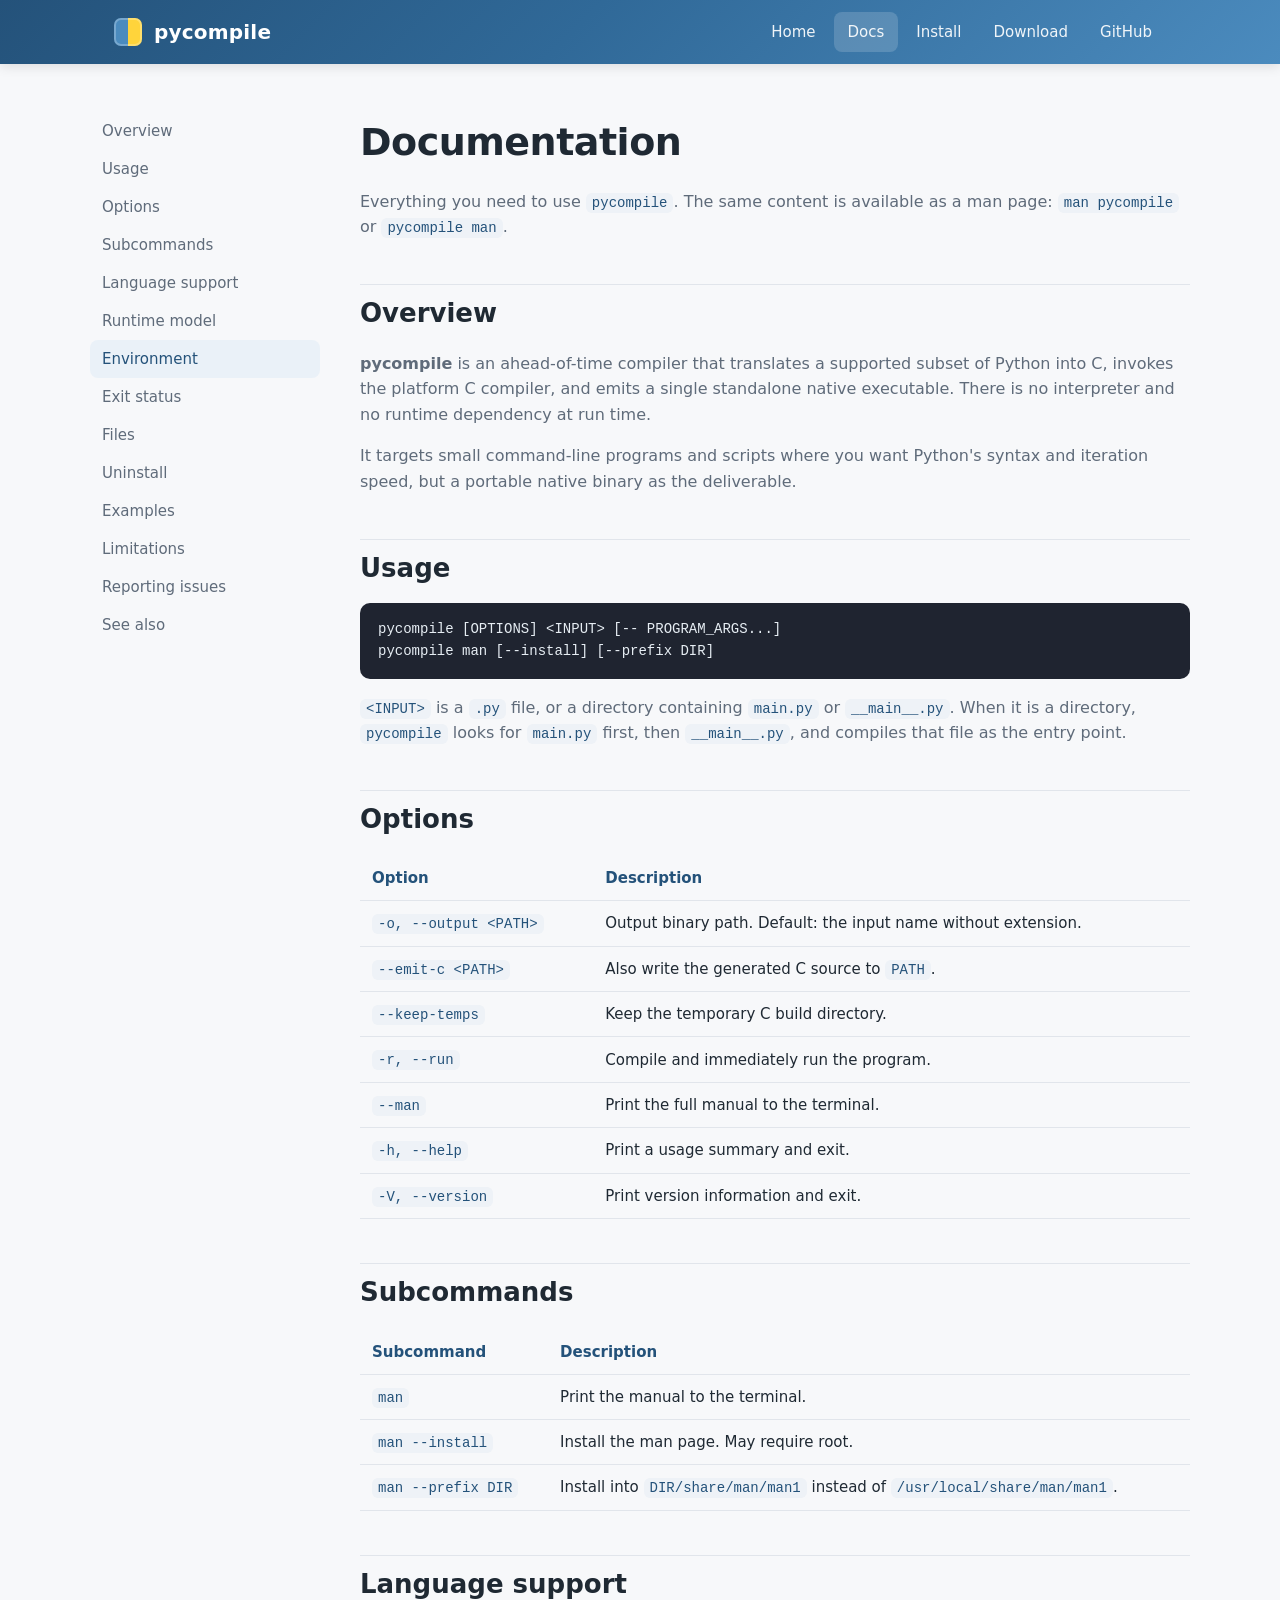
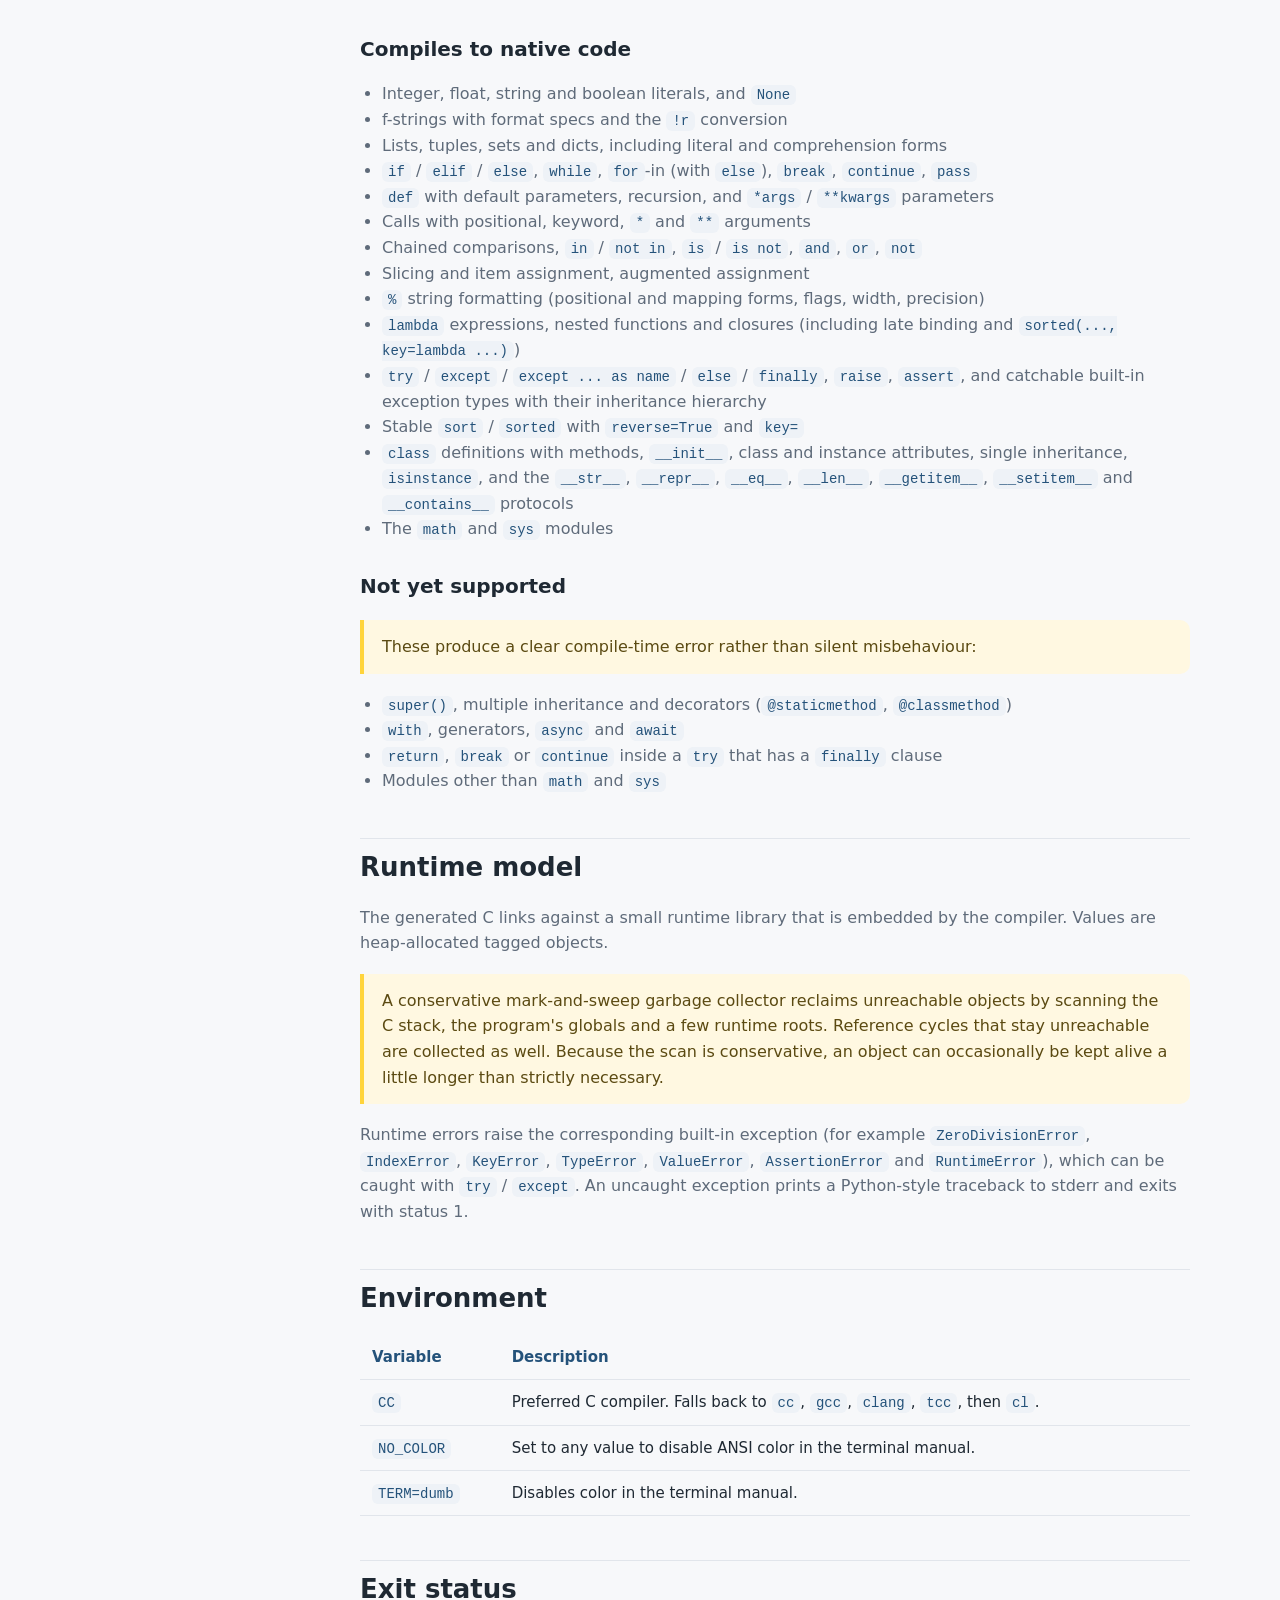
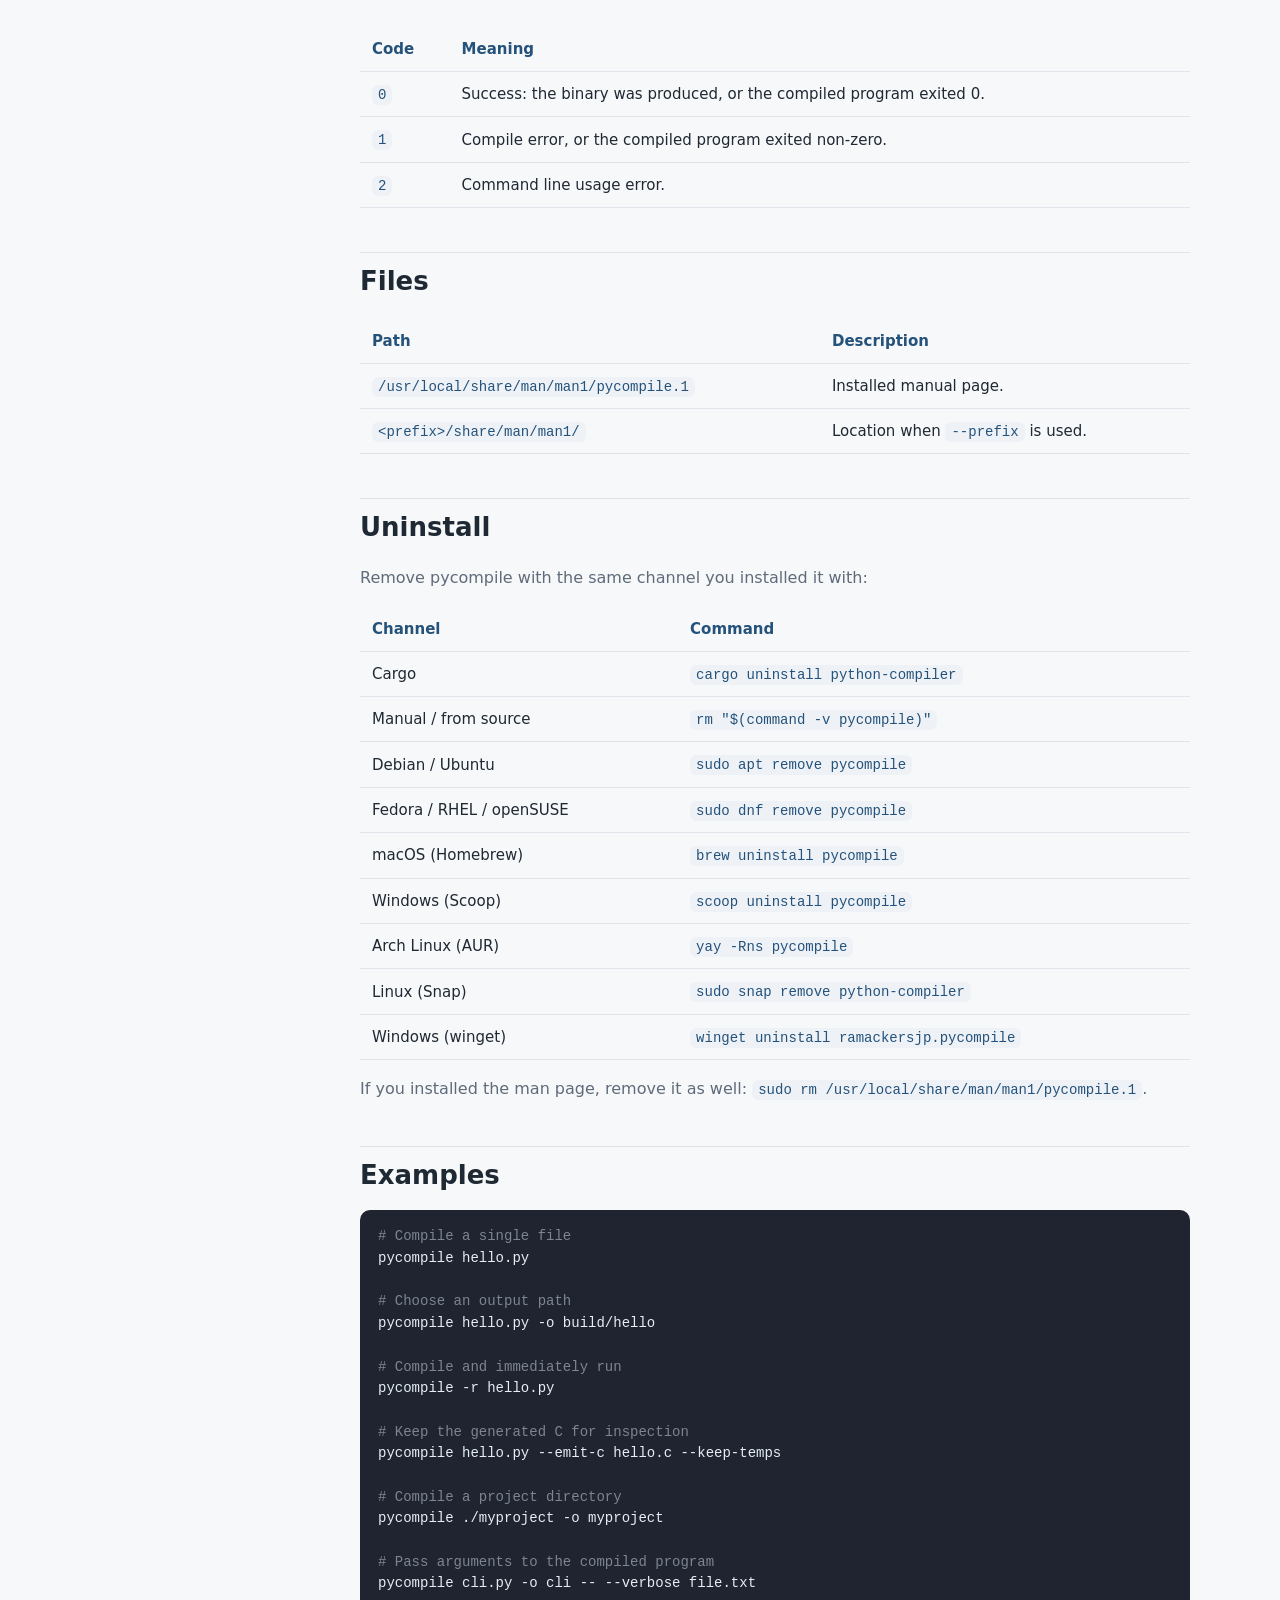
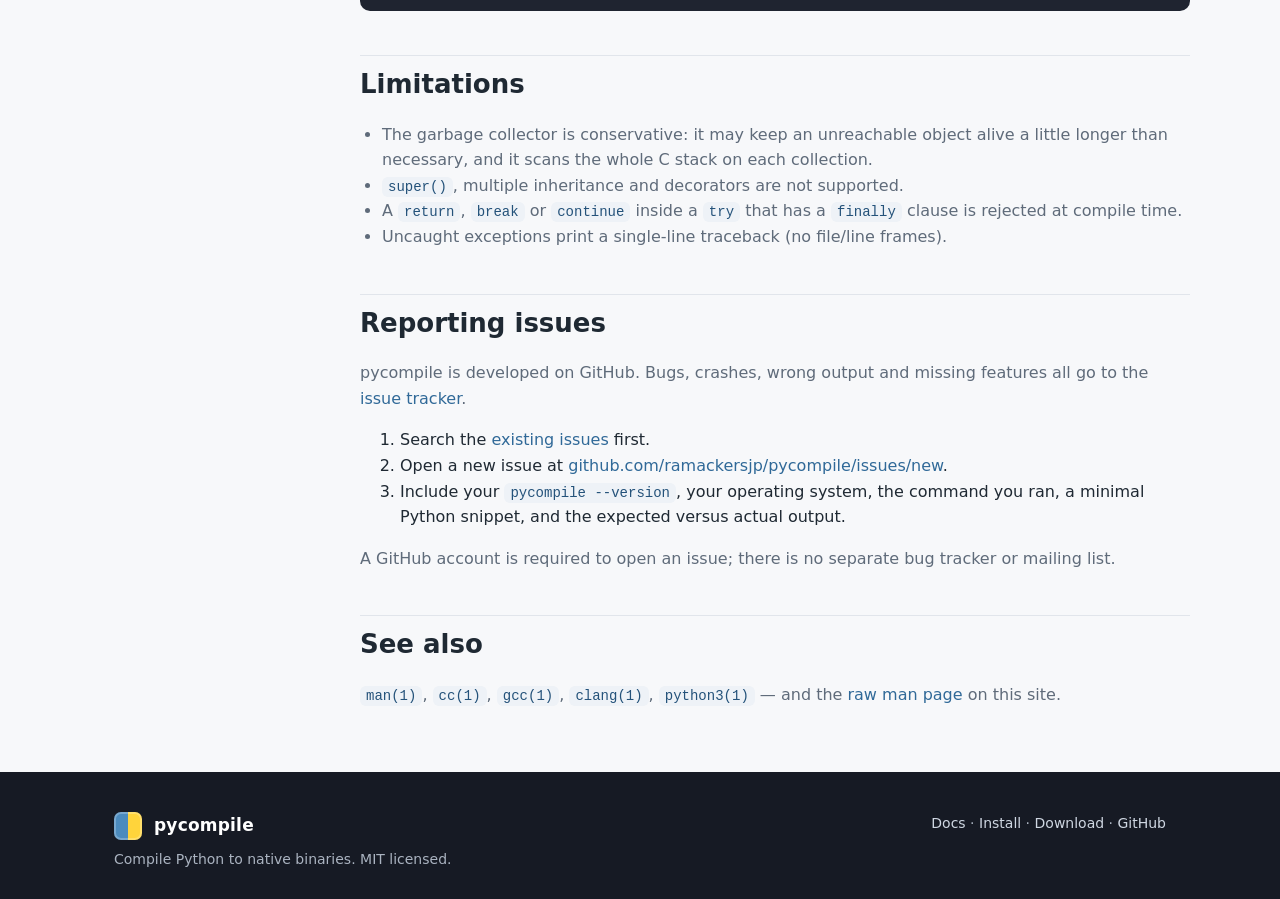
==== commit 890f03c7: "Add an Uninstall section to the docs page and the manual The Install page already covered uninstalli" ====
--- a/docs/docs.html
+++ b/docs/docs.html
@@ -31,6 +31,7 @@
       <a href="#environment">Environment</a>
       <a href="#exit">Exit status</a>
       <a href="#files">Files</a>
+      <a href="#uninstall">Uninstall</a>
       <a href="#examples">Examples</a>
       <a href="#limitations">Limitations</a>
       <a href="#issues">Reporting issues</a>
@@ -172,6 +173,25 @@
         </tbody>
       </table>
 
+      <h2 id="uninstall">Uninstall</h2>
+      <p>Remove pycompile with the same channel you installed it with:</p>
+      <table>
+        <thead><tr><th>Channel</th><th>Command</th></tr></thead>
+        <tbody>
+          <tr><td>Cargo</td><td><code>cargo uninstall python-compiler</code></td></tr>
+          <tr><td>Manual / from source</td><td><code>rm "$(command -v pycompile)"</code></td></tr>
+          <tr><td>Debian / Ubuntu</td><td><code>sudo apt remove pycompile</code></td></tr>
+          <tr><td>Fedora / RHEL / openSUSE</td><td><code>sudo dnf remove pycompile</code></td></tr>
+          <tr><td>macOS (Homebrew)</td><td><code>brew uninstall pycompile</code></td></tr>
+          <tr><td>Windows (Scoop)</td><td><code>scoop uninstall pycompile</code></td></tr>
+          <tr><td>Arch Linux (AUR)</td><td><code>yay -Rns pycompile</code></td></tr>
+          <tr><td>Linux (Snap)</td><td><code>sudo snap remove python-compiler</code></td></tr>
+          <tr><td>Windows (winget)</td><td><code>winget uninstall ramackersjp.pycompile</code></td></tr>
+        </tbody>
+      </table>
+      <p>If you installed the man page, remove it as well:
+      <code>sudo rm /usr/local/share/man/man1/pycompile.1</code>.</p>
+
       <h2 id="examples">Examples</h2>
       <pre><code><span class="tok-c"># Compile a single file</span>
 pycompile hello.py
